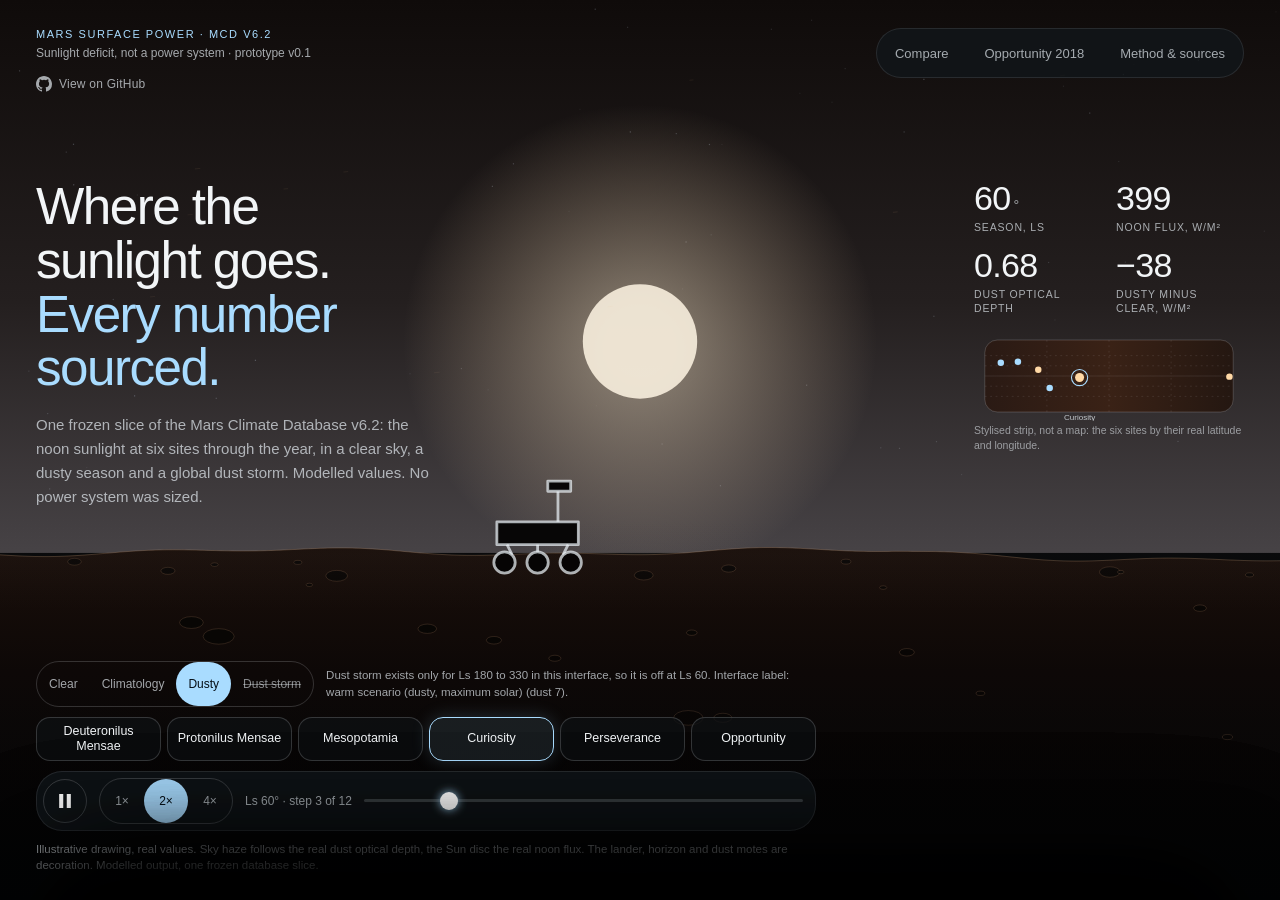
==== mars-surface-power/web/index.html @ 8011844d "mars-surface-power: web view (season replay, hero scene, six site cards, compare, Opportunity 2018, " ====
<!DOCTYPE html>
<html lang="en">
<head>
<meta charset="utf-8">
<meta name="viewport" content="width=device-width, initial-scale=1, viewport-fit=cover">
<title>Mars surface power: where the sunlight goes · Prototype</title>
<meta name="description" content="One frozen Mars Climate Database v6.2 slice: the noon sunlight deficit in a dusty season and in a global dust storm at six sites. Modelled values, every number sourced. No power system was sized.">
<link rel="icon" href="data:,">
<link rel="stylesheet" href="../../shared/space.css">
<style>
/* page-specific rules only; tokens, panels, buttons, dials, range bars and the play clock come from shared/space.css */
html,body{overflow:hidden}
#hero{position:fixed;inset:0;width:100%;height:100%;display:block;transition:filter .9s var(--ease)}
body.sheet-open #hero{filter:brightness(.6) saturate(.9)}
body.layer-open #hero{filter:brightness(.32) blur(2px)}
.top{flex-wrap:wrap;gap:10px 16px}
.nav button{min-height:44px;padding:0 16px}
.nav{padding:2px}
.brand a.ghlink{margin-bottom:-6px}
.hero-copy{position:fixed;left:36px;top:max(20vh,150px);max-width:440px;z-index:3;pointer-events:none;transition:opacity .6s var(--ease)}
.hero-copy h1{font-size:clamp(32px,4vw,56px);font-weight:200;letter-spacing:-.03em;line-height:1.05}
.hero-copy h1 em{font-style:normal;color:var(--ice)}
.hero-copy p{margin-top:18px;font-size:15px;line-height:1.6;color:var(--mute);max-width:400px}
body.sheet-open .hero-copy,body.layer-open .hero-copy,body.sheet-open .stage,body.layer-open .stage,body.sheet-open .live,body.layer-open .live{opacity:0;visibility:hidden;pointer-events:none}
.stage{position:fixed;left:36px;bottom:26px;width:min(780px,calc(100vw - 72px));z-index:3;display:flex;flex-direction:column;gap:10px;transition:opacity .5s}
.live{display:grid;grid-template-columns:repeat(4,minmax(0,1fr));gap:8px 16px;transition:opacity .5s}
.live .it{min-width:0}
.live .n{display:block;font-size:30px;line-height:1.1;white-space:nowrap}
.live .n .na,.live .n .tx{font-size:20px}
.live .k{display:block;font-size:10.5px;letter-spacing:.08em;text-transform:uppercase;color:var(--mute);margin-top:3px;line-height:1.35}
.live .u{font-size:.42em;color:var(--mute);letter-spacing:.04em;margin-left:3px;font-weight:300}
.map{display:block;width:100%;margin-top:4px}
.map svg{display:block;width:100%;height:auto;cursor:pointer}
.mapcap{font-size:10.5px;color:var(--faint);line-height:1.4;margin-top:2px}
.viz{font-size:11.5px;color:var(--faint);line-height:1.45}
.viz b{font-weight:500;color:var(--mute)}
.viz .vl{display:none}
.ctl{display:flex;gap:8px 12px;flex-wrap:wrap;align-items:center}
.seg{padding:0;max-width:100%}
.seg button{min-height:44px;min-width:44px;padding:0 12px;position:relative;z-index:1;white-space:nowrap}
.seg .thumb{top:0;bottom:0}
.seg button[aria-disabled=true]{color:var(--faint);text-decoration:line-through;text-decoration-color:rgba(235,242,247,.4)}
.seg button.on{color:#061018}
.seg .short{display:none}
.snote{font-size:11.5px;color:var(--mute);line-height:1.45;flex:1 1 200px;min-width:0}
.snote.warn{color:#ffc27a}
.rail{display:grid;grid-template-columns:repeat(6,minmax(0,1fr));gap:6px}
.site{min-height:44px;min-width:0;padding:4px 6px;border-radius:14px;border:1px solid var(--line2);background:var(--glass);color:var(--ink);font-size:12.5px;line-height:1.2;text-align:center;transition:border-color .3s,background-color .3s;touch-action:manipulation;overflow-wrap:anywhere}
.site:hover{border-color:var(--ice)}
.site.on{border-color:var(--ice);background:rgba(169,220,255,.10);box-shadow:0 0 18px rgba(169,220,255,.18)}
.site .s{display:none}
.dock{display:flex;align-items:center;gap:8px 12px;flex-wrap:wrap;padding:6px 12px 6px 6px;border-radius:26px;background:rgba(18,22,26,.82);border:1px solid var(--line);backdrop-filter:blur(14px);-webkit-backdrop-filter:blur(14px)}
.dock .scrub{flex:1 1 140px;min-width:0}
.play{width:44px;height:44px;min-width:44px}
.stamp{font-size:12px;color:var(--mute);font-variant-numeric:tabular-nums;margin-left:auto;white-space:nowrap}
input[type=range]{display:block;height:44px;background:transparent;margin:0;-webkit-appearance:none;appearance:none;width:100%;cursor:pointer;touch-action:pan-y}
input[type=range]::-webkit-slider-runnable-track{height:3px;background:var(--line2);border-radius:3px}
input[type=range]::-moz-range-track{height:3px;background:var(--line2);border-radius:3px}
input[type=range]::-webkit-slider-thumb{-webkit-appearance:none;width:18px;height:18px;margin-top:-7.5px;border-radius:50%;background:#fff;box-shadow:0 0 10px var(--ice);border:0}
input[type=range]::-moz-range-thumb{width:18px;height:18px;border-radius:50%;background:#fff;border:0}
input[type=range]:focus-visible{outline:2px solid var(--ice);outline-offset:-2px;border-radius:8px}
.btn{min-height:44px;display:inline-flex;align-items:center}
.cites a.ghlink{min-height:44px}
.tag-r{color:#8fe3b0}.tag-i{color:#ffc27a}
.cav{list-style:none;margin-top:12px;display:grid;gap:8px}
.cav li{font-size:12.5px;color:var(--mute);line-height:1.55;padding-left:16px;position:relative}
.cav li:before{content:"";position:absolute;left:0;top:8px;width:5px;height:5px;border-radius:50%;background:#ffc27a}
code.h{font-family:ui-monospace,monospace;font-size:11px;color:#a9dcff;overflow-wrap:anywhere}
.sparks{display:grid;grid-template-columns:repeat(2,minmax(0,1fr));gap:12px;margin-top:14px}
.spark{border:1px solid var(--line);border-radius:14px;padding:10px 14px 8px;min-width:0}
.spark svg{display:block;width:100%;height:auto;overflow:visible}
.spark .label{font-size:10px}
.spark .sv{font-size:12px;color:var(--mute);margin-top:2px;font-variant-numeric:tabular-nums}
.sp-line{fill:none;stroke:var(--ice);stroke-width:1.4}
.sp-dot{fill:var(--ice)}
.sp-cur{stroke:#fff;stroke-width:1;opacity:.85}
.sp-grid{stroke:rgba(235,242,247,.12);stroke-width:1}
.sp-t{fill:rgba(235,242,247,.68);font-size:9px}
.files{list-style:none;margin-top:8px;display:grid;gap:6px}
.files li{font-size:11.5px;color:var(--mute);line-height:1.5;min-width:0}
.files li span{color:var(--ink)}
.cmp{display:grid;grid-template-columns:repeat(3,minmax(0,1fr));gap:14px;margin-top:14px}
.cmp .box h4 small{font-size:11.5px;color:var(--faint);font-weight:400;margin-left:6px}
.cmp .rb{margin-top:16px}
.cmp .rb .lbl{font-size:11px;letter-spacing:.06em;text-transform:uppercase;color:var(--mute);margin-bottom:6px}
.rb .span{background:rgba(169,220,255,.5)}
.rb .zero{position:absolute;right:0;top:0;height:18px;border-right:1px dashed rgba(255,194,122,.7)}
.chart{margin-top:14px}
.chart svg{display:block;width:100%;height:auto;overflow:visible}
.chart.narrow svg{max-width:240px;margin:0 auto}
.ax{stroke:rgba(235,242,247,.18);stroke-width:1}.gl{stroke:rgba(235,242,247,.07);stroke-width:1}
.at{fill:rgba(235,242,247,.7);font-size:10.5px}
.ad{fill:var(--ice)}.am{fill:#ffc27a}
.big{display:flex;gap:6px 28px;flex-wrap:wrap;margin-top:14px;align-items:baseline}
.big .num{font-size:34px}
.big .k{font-size:11.5px;color:var(--mute);display:block;max-width:34ch;line-height:1.4}
details{margin-top:12px;border:1px solid var(--line);border-radius:14px;padding:0 16px}
details summary{min-height:44px;display:flex;align-items:center;cursor:pointer;font-size:13px;color:var(--ice)}
details[open] summary{border-bottom:1px solid var(--line);margin-bottom:8px}
details p{font-size:12px;color:var(--mute);line-height:1.6;margin:8px 0;overflow-wrap:anywhere}
.mt{white-space:pre-line}
td.l,th.l{text-align:left}
table.sc{width:100%;border-collapse:collapse;font-size:13px}
table.sc td,table.sc th{text-align:left;white-space:normal;vertical-align:top;padding:10px 9px}
table.sc th{white-space:normal}
table.sc tbody tr{cursor:default}
@media (max-width:900px){
  .hero-copy{display:none}
  .stage{left:18px;right:18px;bottom:14px;width:auto;gap:8px}
  .live .n{font-size:22px}.live .n .na,.live .n .tx{font-size:16px}
  .live{grid-template-columns:repeat(4,minmax(0,1fr));gap:4px 10px}
  .live .k{font-size:9.5px;letter-spacing:.04em}
  .site .l{display:none}.site .s{display:inline}
  .cmp{grid-template-columns:repeat(2,minmax(0,1fr))}
  .sparks{grid-template-columns:1fr}
  .live .mapwrap{grid-column:1/-1}
}
@media (min-width:901px){
  .live{position:fixed;right:36px;top:max(20vh,150px);width:270px;grid-template-columns:1fr 1fr;gap:12px 14px}
  .live .n{font-size:34px}
  .live .mapwrap{grid-column:1/-1}
  .viz .vl{display:inline}
}
@media (max-width:520px){
  .top{padding:14px 14px}
  .nav{width:100%}
  .nav button{flex:1 1 0;padding:0 6px}
  .stage{left:14px;right:14px}
  .seg button{padding:0 9px;font-size:12px}
  .seg .long{display:none}.seg .short{display:inline}
  .dock{padding:4px 10px 4px 4px}
  .stamp{display:none}
  .cmp{grid-template-columns:1fr}
  .live .n{font-size:19px}.live .k{font-size:9px}
}
@media (max-width:900px) and (max-height:760px){.mapcap{display:none}}
@media (max-width:900px) and (max-height:700px){.snote{display:none}.dock{gap:0 10px}.brand .small{display:none}}
@media (min-width:901px) and (max-height:860px){.mapcap{display:none}}
@media (min-width:901px) and (max-height:760px){.live .n{font-size:28px}.live{gap:6px 14px}}
</style>
</head>
<body>
<canvas id="hero" role="img" aria-label="Illustrative drawing, real values: a procedurally drawn Martian horizon for the selected site and scenario. The sky haze follows the real dust column optical depth, the Sun disc is scaled by the real noon flux, and a small lander or rover stands on the horizon."></canvas>

<header class="top">
  <div class="brand"><div class="label">Mars surface power · MCD v6.2</div><div class="small t2" style="margin-top:4px">Sunlight deficit, not a power system · prototype v0.1</div>
  <div><a class="ghlink js-gh" href="https://github.com/sighmon/space" target="_blank" rel="noopener noreferrer" aria-label="View on GitHub (opens in a new tab)"><svg viewBox="0 0 16 16" aria-hidden="true" focusable="false"><path d="M8 0C3.58 0 0 3.58 0 8c0 3.54 2.29 6.53 5.47 7.59.4.07.55-.17.55-.38 0-.19-.01-.82-.01-1.49-2.01.37-2.53-.49-2.69-.94-.09-.23-.48-.94-.82-1.13-.28-.15-.68-.52-.01-.53.63-.01 1.08.58 1.23.82.72 1.21 1.87.87 2.33.66.07-.52.28-.87.51-1.07-1.78-.2-3.64-.89-3.64-3.95 0-.87.31-1.59.82-2.15-.08-.2-.36-1.02.08-2.12 0 0 .67-.21 2.2.82a7.5 7.5 0 0 1 4 0c1.53-1.04 2.2-.82 2.2-.82.44 1.1.16 1.92.08 2.12.51.56.82 1.27.82 2.15 0 3.07-1.87 3.75-3.65 3.95.29.25.54.73.54 1.48 0 1.07-.01 1.93-.01 2.2 0 .21.15.46.55.38A8.01 8.01 0 0 0 16 8c0-4.42-3.58-8-8-8z"/></svg><span>View on GitHub</span></a></div></div>
  <nav class="nav" aria-label="Views">
    <button data-v="compare">Compare</button>
    <button data-v="opportunity">Opportunity<span class="long"> 2018</span></button>
    <button data-v="method">Method<span class="long"> &amp; sources</span></button>
  </nav>
</header>

<section class="hero-copy">
  <h1>Where the <br>sunlight goes. <br><em>Every number sourced.</em></h1>
  <p>One frozen slice of the Mars Climate Database v6.2: the noon sunlight at six sites through the year, in a clear sky, a dusty season and a global dust storm. Modelled values. No power system was sized.</p>
</section>

<div class="stage" id="stage">
  <div class="live" id="live" role="group" aria-label="Readouts at the selected season (modelled values)">
    <div class="it"><span class="num n" id="r-ls">n/a</span><span class="k">Season, Ls</span></div>
    <div class="it"><span class="num n" id="r-flux">n/a</span><span class="k">Noon flux, W/m²</span></div>
    <div class="it"><span class="num n" id="r-dod">n/a</span><span class="k">Dust optical depth</span></div>
    <div class="it"><span class="num n" id="r-def">n/a</span><span class="k" id="r-defk">Dusty minus clear, W/m²</span></div>
    <div class="mapwrap"><div class="map" id="map"></div><div class="mapcap">Stylised strip, not a map: the six sites by their real latitude and longitude.</div></div>
  </div>
  <div class="ctl">
    <div class="seg" id="scn" role="group" aria-label="Scenario"><span class="thumb"></span>
      <button data-s="cold" aria-label="Clear sky baseline, the interface's cold scenario">Clear</button>
      <button data-s="climatology" aria-label="Climatology average"><span class="long">Climatology</span><span class="short" aria-hidden="true">Clim.</span></button>
      <button data-s="warm" aria-label="Dusty season, the interface's warm scenario">Dusty</button>
      <button data-s="storm" aria-label="Global dust storm"><span class="long">Dust storm</span><span class="short" aria-hidden="true">Storm</span></button>
    </div>
    <div class="snote" id="snote" aria-live="polite"></div>
  </div>
  <div class="rail" id="rail" role="group" aria-label="Sites: each opens its site card"></div>
  <div class="dock" id="dock" role="group" aria-label="Season replay">
    <button class="play js-play" id="play" type="button" aria-label="Pause replay"><svg viewBox="0 0 10 12" aria-hidden="true"><path class="playp" d="M0 0H3.5V12H0ZM6.5 0H10V12H6.5Z" fill="#fff"/></svg></button>
    <div class="seg js-seg" id="seg" role="group" aria-label="Replay speed"><span class="thumb"></span><button data-s="1" aria-label="Speed 1x">1×</button><button data-s="2" class="on" aria-label="Speed 2x">2×</button><button data-s="4" aria-label="Speed 4x">4×</button></div>
    <span class="stamp" id="stamp">n/a</span>
    <div class="scrub"><label class="sr" for="scrub">Season, 12 steps of 30 degrees of Ls</label><input type="range" id="scrub" min="0" max="11" step="1" value="0"></div>
  </div>
  <div class="viz"><b>Illustrative drawing, real values.</b><span class="vl"> Sky haze follows the real dust optical depth, the Sun disc the real noon flux. The lander, horizon and dust motes are decoration. Modelled output, one frozen database slice.</span></div>
</div>

<!-- Site card -->
<section class="sheet" id="sheet" aria-hidden="true" inert aria-label="Site card">
  <div class="panel">
    <div class="xwrap"><button class="x" id="close" aria-label="Close card">✕</button></div>
    <div class="grab" role="button" tabindex="0" aria-label="Close card" data-grab="sheet"></div>
    <div id="card"></div>
  </div>
</section>

<!-- Compare layer -->
<section class="layer" id="compare" aria-hidden="true" inert aria-label="Compare the six sites">
  <div class="panel">
    <div class="xwrap"><button class="x" data-close aria-label="Close compare">✕</button></div>
    <div class="grab" role="button" tabindex="0" aria-label="Close compare" data-grab="layer"></div>
    <div class="lh"><div><div class="label">Stored values · modelled · not ranked</div><h2>Six sites side by side</h2></div></div>
    <div class="example-note"><b>Modelled</b><span>Each bar spans the stored values over the seasonal samples (every 30° of Ls) at local noon, 0 m, on a horizontal surface. Sites are in fixed order, not ranked and not scored. A bar is a range of samples, not an uncertainty: none is published. Deficit is dusty minus clear (cold scenario), not minus climatology.</span></div>
    <div class="cmp" id="cmp"></div>
    <p class="disclaim">The dust-storm scenario exists only for Ls 180 to 330 (6 samples); the dusty scenario has all 12. "Samples" are seasonal steps, not days. Optical depth bars use the database's own unit on their own axis. No crew or load model: nothing here says whether any site is usable. No power system was sized.</p>
  </div>
</section>

<!-- Opportunity layer -->
<section class="layer" id="opportunity" aria-hidden="true" inert aria-label="Opportunity 2018 measured opacity">
  <div class="panel">
    <div class="xwrap"><button class="x" data-close aria-label="Close Opportunity 2018">✕</button></div>
    <div class="grab" role="button" tabindex="0" aria-label="Close Opportunity 2018" data-grab="layer"></div>
    <div class="lh"><div><div class="label">Measured · PDS Pancam · 2018</div><h2>Opportunity, June 2018</h2></div></div>
    <div class="example-note real-note"><b style="color:#8fe3b0">Measured</b><span>The left panel is a measurement: Opportunity's Pancam atmospheric opacity at 880 nm, 61 points copied from one PDS table. The right panel is model output: the database's monthly mean dust column visible optical depth for its dust-storm scenario. They are different quantities in different units, each on its own axis. No conversion factor was applied.</span></div>
    <div class="grid2" id="oppgrid"></div>
    <div class="big" id="oppbig"></div>
    <p class="disclaim" id="oppnote"></p>
  </div>
</section>

<!-- Method layer -->
<section class="layer" id="method" aria-hidden="true" inert aria-label="Method and sources">
  <div class="panel">
    <div class="xwrap"><button class="x" data-close aria-label="Close method and sources">✕</button></div>
    <div class="grab" role="button" tabindex="0" aria-label="Close method and sources" data-grab="layer"></div>
    <div class="lh"><div><div class="label">Pull-up layer</div><h2>Method and sources</h2></div></div>

    <h3>Real, modelled and illustrative</h3>
    <div class="grid2">
      <div class="box"><h4><span class="tag-i">Modelled</span> · every flux and optical depth</h4><p>Everything except Opportunity's opacity is Mars Climate Database v6.2 output, read from saved interface responses by the repository's own parser and exported unchanged. Incident solar flux on a horizontal surface at local true solar time 12 h and 0 m above the surface, and the monthly mean dust column visible optical depth. This is not daily energy and not panel output.</p></div>
      <div class="box"><h4><span class="tag-r">Measured</span> · Opportunity 2018 opacity</h4><p>61 Pancam atmospheric opacity values at 880 nm, sols 5066.54 to 5105.61, Ls 165.6 to 187.9, from PDS product 1tau880_5106_20181207a. Opacity and the database's optical depth are different units. They never share an axis and no conversion factor was applied.</p></div>
      <div class="box"><h4><span class="tag-i">Illustrative</span> · the hero scene</h4><p>A drawing with real values: sky haze follows 1 − e^(−τ/2) of the real dust optical depth τ; the Sun disc radius follows the square root of the real noon flux against the largest flux in the slice. The horizon, rocks, lander or rover silhouette and the drifting dust motes are decoration. It is not a picture of any site or storm.</p></div>
      <div class="box"><h4><span class="tag-i">Illustrative</span> · replay and strip</h4><p>The replay steps through 12 seasonal samples; there is nothing between them and no interpolation. 1× is 1.6 seconds per sample. The Mars strip is stylised; only the marker positions are real latitudes and longitudes.</p></div>
    </div>

    <h3>Scenarios (the interface's own names)</h3>
    <div class="tablewrap"><table class="sc"><thead><tr><th class="l">Page label</th><th class="l">Interface label</th><th class="l">dust</th><th class="l">Ls samples</th></tr></thead><tbody id="tb-scn"></tbody></table></div>

    <h3>Sites</h3>
    <div class="tablewrap"><table class="sc"><thead><tr><th class="l">Site</th><th class="l">Latitude, longitude</th><th class="l">Where the coordinate is written</th><th class="l">Source file</th></tr></thead><tbody id="tb-sites"></tbody></table></div>
    <p class="disclaim">The three landing sites (Deuteronilus Mensae, Protonilus Mensae, Mesopotamia) are exploration-zone candidates from 2015 abstracts, not selected sites. The rover coordinates are the database web page's presets.</p>

    <h3>How to read it</h3>
    <div class="box"><p>The deficit is the stored dusty flux minus the stored cold (clear, low-dust) flux at the same site and Ls: the dusty (warm) scenario and the dust-storm scenario against the cold baseline. Climatology is stored and shown but is not turned into a deficit. The dust storm is the interface's "average" scenario, not a specific year, and exists only for Ls 180 to 330; earlier requests are rejected by the interface, so those samples are absent, never zero. How long a deficit lasts is a count of seasonal samples, not days. No uncertainty is published, so none is drawn. The project says: <b id="nopower"></b></p></div>

    <h3>The method text from the project</h3>
    <div class="box"><p class="mt" id="method-text"></p></div>
    <details><summary>The project's own sentences (<span id="nsent">0</span>)</summary><div id="sentences"></div></details>
    <details><summary>Data files (<span id="nman">0</span>, data/MANIFEST.tsv)</summary><ul class="cites" id="manifest"></ul></details>

    <h3>Citations</h3>
    <ul class="cites" id="cites"></ul>

    <h3>Code</h3>
    <ul class="cites">
      <li><div>This project on GitHub<span>Source code, exporter and tests (sighmon/space, mars-surface-power).</span></div><a class="ghlink js-gh" href="https://github.com/sighmon/space" target="_blank" rel="noopener noreferrer" aria-label="View on GitHub (opens in a new tab)"><svg viewBox="0 0 16 16" aria-hidden="true" focusable="false"><path d="M8 0C3.58 0 0 3.58 0 8c0 3.54 2.29 6.53 5.47 7.59.4.07.55-.17.55-.38 0-.19-.01-.82-.01-1.49-2.01.37-2.53-.49-2.69-.94-.09-.23-.48-.94-.82-1.13-.28-.15-.68-.52-.01-.53.63-.01 1.08.58 1.23.82.72 1.21 1.87.87 2.33.66.07-.52.28-.87.51-1.07-1.78-.2-3.64-.89-3.64-3.95 0-.87.31-1.59.82-2.15-.08-.2-.36-1.02.08-2.12 0 0 .67-.21 2.2.82a7.5 7.5 0 0 1 4 0c1.53-1.04 2.2-.82 2.2-.82.44 1.1.16 1.92.08 2.12.51.56.82 1.27.82 2.15 0 3.07-1.87 3.75-3.65 3.95.29.25.54.73.54 1.48 0 1.07-.01 1.93-.01 2.2 0 .21.15.46.55.38A8.01 8.01 0 0 0 16 8c0-4.42-3.58-8-8-8z"/></svg><span>View on GitHub</span></a></li>
    </ul>

    <h3>What this page will not do</h3>
    <div class="nots"><span>No power system sized</span><span>No claim of safe or unsafe</span><span>No combined score</span><span>No ranking of sites</span><span>Climatology not turned into a deficit</span><span>No opacity to optical depth conversion</span><span>No interpolation between seasons</span><span>No daily energy or panel output</span><span>No error bars invented</span><span>Storm never faked before Ls 180</span></div>
  </div>
</section>
<div class="scrim" id="scrim"></div>

<script src="../../shared/space.js"></script>
<script src="data/mars.js"></script>
<script>
(function(){
'use strict';
var D=window.MARS||{};
var $=function(s,r){return (r||document).querySelector(s)}, $$=function(s,r){return Array.prototype.slice.call((r||document).querySelectorAll(s))};
var REDUCED=matchMedia('(prefers-reduced-motion: reduce)').matches;
var STATIC=/[?&#]static\b/.test(location.href);
var NA='<span class="na">n/a</span>';
var LSV=D.ls||[], NSTEP=LSV.length||12, SITES=D.sites||[], SC=D.scenarios||[], SER=D.series||{}, OPP=D.opportunity||{};
var SCNAME={cold:'Clear',climatology:'Climatology',warm:'Dusty',storm:'Dust storm'};
SC.forEach(function(s){SCNAME[s.key]=s.label});
function ok(v){return typeof v==='number'&&isFinite(v)}
function esc(s){return String(s==null?'':s).replace(/[&<>"']/g,function(c){return {'&':'&amp;','<':'&lt;','>':'&gt;','"':'&quot;',"'":'&#39;'}[c]})}
function plain(h){return String(h).replace(/<[^>]*>/g,'')}
function commas(s){return s.replace(/\B(?=(\d{3})+(?!\d))/g,',')}
function fnum(v,d){if(!ok(v))return NA;var t=Math.abs(v).toFixed(d==null?0:d),q=t.split('.');return (v<0&&+t!==0?'\u2212':'')+commas(q[0])+(q[1]?'.'+q[1]:'')}
function coord(v,pos,neg,d){return plain(fnum(Math.abs(v),d||3)).replace(/\.?0+$/,'')+'\u00b0 '+(v<0?neg:pos)}
function site(id){for(var i=0;i<SITES.length;i++)if(SITES[i].id===id)return SITES[i];return null}
function siteIdx(id){for(var i=0;i<SITES.length;i++)if(SITES[i].id===id)return i;return -1}

/* ---------------- data access (n/a-safe: a missing value is null, never 0) ---------------- */
var DEF={};(D.deficits||[]).forEach(function(d){DEF[d.site+'|'+d.scenario+'|'+d.ls]=d});
function smp(sid,scn,i){var s=SER[sid]&&SER[sid][scn];return s&&s[i]?s[i]:null}
function flux(sid,scn,i){var r=smp(sid,scn,i);return r&&ok(r.flux)?r.flux:null}
function dod(sid,scn,i){var r=smp(sid,scn,i);return r&&ok(r.dod)?r.dod:null}
function deficit(sid,scn,i){var d=DEF[sid+'|'+scn+'|'+LSV[i]];return d&&ok(d.value)?d.value:null}
var FMAX=1,DMAX=1,DFMAX=1;
Object.keys(SER).forEach(function(k){Object.keys(SER[k]).forEach(function(s){SER[k][s].forEach(function(r){if(ok(r.flux))FMAX=Math.max(FMAX,r.flux);if(ok(r.dod))DMAX=Math.max(DMAX,r.dod)})})});
(D.deficits||[]).forEach(function(d){if(ok(d.value))DFMAX=Math.max(DFMAX,Math.abs(d.value))});

/* ---------------- state: one snapped season step feeds every readout, the scene and the rings ---------------- */
var S={site:'curiosity',scn:'warm',step:0,base:0};
var RATE=1/1.6;   /* 1x = one seasonal sample per 1.6 s */
var panels=Space.panels(), sel=null, wasPlaying=false;
function clampStep(i){return Math.max(0,Math.min(NSTEP-1,Math.round(i)))}
function stepAt(t){return clampStep(t+S.base)}
var clock=Space.clock({length:NSTEP-1,rate:RATE,speed:2,fps:30,playing:false,onTick:tick,onState:setPlayUI});
var scrub=$('#scrub'), userSeek=false;
function stormOK(i){return ok(LSV[i])&&LSV[i]>=180}
/* with the storm selected the replay loops over its six samples (Ls 180 to 330) only */
function applyRange(){S.base=(S.scn==='storm'&&S.step>=6)?6:0;clock.length=NSTEP-1-S.base;scrub.min=S.base}
function setPlayUI(on){var b=$('#play');b.setAttribute('aria-label',on?'Pause replay':'Play replay');$('.playp',b).setAttribute('d',on?'M0 0H3.5V12H0ZM6.5 0H10V12H6.5Z':'M1 0L10 6L1 12Z')}
function setSeg(id){var seg=$(id),on=$$('button',seg).filter(function(b){return b.classList.contains('on')})[0],th=$('.thumb',seg);if(on&&on.offsetWidth){th.style.left=on.offsetLeft+'px';th.style.width=on.offsetWidth+'px'}}
function setT(id,html){var e=$('#'+id);if(e&&e._h!==html){e._h=html;e.innerHTML=html}}

/* ---------------- readouts ---------------- */
function readouts(i){
  var f=flux(S.site,S.scn,i),t=dod(S.site,S.scn,i),df=null,k,dtxt;
  setT('r-ls',ok(LSV[i])?LSV[i]+'<span class="u">\u00b0</span>':NA);
  setT('r-flux',fnum(f));setT('r-dod',fnum(t,2));
  if(S.scn==='warm'){df=deficit(S.site,'warm',i);dtxt=fnum(df);k='Dusty minus clear, W/m\u00b2'}
  else if(S.scn==='storm'){df=deficit(S.site,'storm',i);dtxt=fnum(df);k='Storm minus clear, W/m\u00b2'}
  else if(S.scn==='cold'){dtxt='<span class="tx">baseline</span>';k='This is the clear baseline'}
  else{dtxt='<span class="tx">no deficit</span>';k='Climatology is not turned into a deficit'}
  setT('r-def',dtxt);setT('r-defk',k);
  setT('stamp',ok(LSV[i])?'Ls '+LSV[i]+'\u00b0 \u00b7 step '+(i+1)+' of '+NSTEP:'n/a');
  var live=$('#live');live.dataset.step=i;live.dataset.ls=ok(LSV[i])?LSV[i]:'n/a';live.dataset.scenario=S.scn;live.dataset.site=S.site;
  var sc=SC.filter(function(s){return s.key===S.scn})[0],lab='Interface label: '+(sc?sc.interface_label:'n/a')+' (dust '+(sc?sc.dust:'n/a')+').',txt,warn=false;
  if(S.scn==='storm'&&!stormOK(i)){txt='No dust-storm sample before Ls 180: the interface rejects those requests, so nothing is shown here.';warn=true}
  else if(!stormOK(i))txt='Dust storm exists only for Ls 180 to 330 in this interface, so it is off at Ls '+LSV[i]+'. '+lab;
  else txt=lab;
  var e=$('#snote');if(e._h!==txt){e._h=txt;e.textContent=txt}e.classList.toggle('warn',warn);
  $('#scn [data-s="storm"]').setAttribute('aria-disabled',stormOK(i)?'false':'true');
}

/* ---------------- hero scene (procedural; illustrative drawing, real values) ----------------
   Sky haze: 1 - exp(-tau/2) of the real dust column optical depth tau.  Sun disc radius: sqrt(noon flux / largest flux in the slice).
   Dust motes: count and drift follow tau.  Horizon, rocks and the lander/rover are decoration.  Missing value: neutral sky, dashed Sun ring. */
var SCENE={step:null,flux:null,dod:null,haze:0,sunR:null,site:null,scn:null};
var hero=$('#hero'), hc=hero.getContext('2d'), hw=0, hh=0, dpr=1, LAY=null, layer=null, layerKey='';
function rnd(i){var x=Math.sin(i*127.1+311.7)*43758.5453;return x-Math.floor(x)}
function mix(a,b,t){return [a[0]+(b[0]-a[0])*t,a[1]+(b[1]-a[1])*t,a[2]+(b[2]-a[2])*t]}
function rgb(c,a){return 'rgba('+Math.round(c[0])+','+Math.round(c[1])+','+Math.round(c[2])+','+(a==null?1:a)+')'}
function sizeHero(){dpr=Math.min(2,window.devicePixelRatio||1);hw=innerWidth;hh=innerHeight;hero.width=Math.round(hw*dpr);hero.height=Math.round(hh*dpr);layoutScene()}
function layoutScene(){
  var wide=hw>900, top=$('.top').getBoundingClientRect().bottom+6, st=$('.stage').getBoundingClientRect();
  if(wide)top=Math.max(top,90);
  var bot=Math.max(top+70,st.top-8);
  var hy=top+(bot-top)*(wide?.8:.8); if(wide)hy=Math.min(hy,hh*.68);
  LAY={wide:wide,top:top,bot:bot,hy:hy,sx:hw*.5,R:Math.max(12,Math.min(wide?74:56,(hy-top)*.3)),hx:hw*(wide?.42:.3),hs:Math.max(18,Math.min(wide?56:42,(bot-top)*.2))};
  LAY.sy=hy-(hy-top)*.5;
  var k=[hw,hh,Math.round(hy),Math.round(top),S.site].join();
  if(k!==layerKey||!layer||layer.width!==hero.width){layerKey=k;buildLayer()}
}
function groundY(x){return LAY.hy+3+Math.sin(x*.012+1.3)*3+Math.sin(x*.031)*1.8+(x>hw*.7?(x-hw*.7)*.025:0)}
function buildLayer(){
  var cv=layer||(layer=document.createElement('canvas'));cv.width=hero.width;cv.height=hero.height;
  var c=cv.getContext('2d');c.setTransform(dpr,0,0,dpr,0,0);
  var g=c.createLinearGradient(0,LAY.hy,0,hh);g.addColorStop(0,'#1a0f0a');g.addColorStop(.35,'#0d0807');g.addColorStop(1,'#050607');
  c.fillStyle=g;c.beginPath();c.moveTo(0,hh);for(var x=0;x<=hw;x+=4)c.lineTo(x,groundY(x));c.lineTo(hw,hh);c.closePath();c.fill();
  c.strokeStyle='rgba(255,200,150,.22)';c.lineWidth=1;c.beginPath();for(x=0;x<=hw;x+=4){x?c.lineTo(x,groundY(x)):c.moveTo(x,groundY(x))}c.stroke();
  var seed=siteIdx(S.site)*97+3;   /* rocks are seeded per site: decoration */
  for(var i=0;i<26;i++){var rx=rnd(i+seed)*hw,ry=groundY(rx)+4+Math.pow(rnd(i*3+seed),1.6)*(hh-LAY.hy)*.5,rs=1.5+rnd(i*5+seed)*4*(1+(ry-LAY.hy)/80);
    c.fillStyle='rgba(8,5,4,.9)';c.strokeStyle='rgba(255,190,140,.14)';c.beginPath();c.ellipse(rx,ry,rs*1.6,rs*.8,0,0,6.2832);c.fill();c.stroke()}
  var vg=c.createLinearGradient(0,hh*.75,0,hh);vg.addColorStop(0,'rgba(5,6,7,0)');vg.addColorStop(1,'rgba(5,6,7,.7)');c.fillStyle=vg;c.fillRect(0,hh*.75,hw,hh*.25);
}
function drawRover(c,x,y,s){
  c.save();c.translate(x,y);c.scale(s/22,s/22);c.lineJoin='round';c.fillStyle='rgba(5,4,4,.96)';c.strokeStyle='rgba(235,242,247,.72)';c.lineWidth=1.1;
  c.beginPath();c.rect(-16,-14,32,9);c.fill();c.stroke();c.beginPath();c.moveTo(8,-14);c.lineTo(8,-26);c.stroke();c.beginPath();c.rect(4,-30,9,4);c.fill();c.stroke();
  c.beginPath();c.moveTo(-12,-5);c.lineTo(-10,-1);c.moveTo(0,-5);c.lineTo(0,-1);c.moveTo(12,-5);c.lineTo(10,-1);c.stroke();
  [-13,0,13].forEach(function(wx){c.beginPath();c.arc(wx,2,4.2,0,6.2832);c.fill();c.stroke()});c.restore();
}
function drawLander(c,x,y,s){
  c.save();c.translate(x,y);c.scale(s/22,s/22);c.lineJoin='round';c.fillStyle='rgba(5,4,4,.96)';c.strokeStyle='rgba(235,242,247,.72)';c.lineWidth=1.1;
  c.beginPath();c.moveTo(-9,-16);c.lineTo(9,-16);c.lineTo(13,-8);c.lineTo(-13,-8);c.closePath();c.fill();c.stroke();
  c.beginPath();c.moveTo(-11,-8);c.lineTo(-19,1);c.moveTo(11,-8);c.lineTo(19,1);c.moveTo(0,-8);c.lineTo(0,1);c.stroke();
  [-19,0,19].forEach(function(lx){c.beginPath();c.ellipse(lx,1.5,3.5,1.3,0,0,6.2832);c.fill();c.stroke()});
  c.beginPath();c.moveTo(0,-16);c.lineTo(0,-22);c.stroke();c.beginPath();c.ellipse(0,-23,6,2.2,-.4,0,6.2832);c.fill();c.stroke();c.restore();
}
function drawHero(i){
  if(!LAY||!layer)return;i=clampStep(i);var c=hc,ph=(REDUCED||STATIC)?.37:performance.now()/1000;
  var f=flux(S.site,S.scn,i),t=dod(S.site,S.scn,i),have=f!=null&&t!=null;
  c.setTransform(dpr,0,0,dpr,0,0);c.clearRect(0,0,hw,hh);
  var haze=have?1-Math.exp(-t/2):0;
  SCENE.step=i;SCENE.flux=f;SCENE.dod=t;SCENE.haze=haze;SCENE.sunR=f!=null?Math.max(3,LAY.R*Math.sqrt(Math.max(0,f)/FMAX)):null;SCENE.site=S.site;SCENE.scn=S.scn;
  var topC=mix([5,6,7],[40,25,18],haze),midC=mix([13,20,28],[92,58,40],haze),horC=mix([34,52,70],[158,102,66],haze);
  var sky=c.createLinearGradient(0,0,0,LAY.hy);sky.addColorStop(0,rgb(topC));sky.addColorStop(.55,rgb(midC));sky.addColorStop(1,rgb(horC));
  c.fillStyle=sky;c.fillRect(0,0,hw,LAY.hy+4);
  var ns=Math.round(Math.min(90,hw*hh/9000)*(1-haze*.9)),q;for(q=0;q<ns;q++){c.fillStyle='rgba(220,235,255,'+(.05+.3*rnd(q+9)*(1-haze)).toFixed(3)+')';c.fillRect(rnd(q*2+1)*hw,rnd(q*2+2)*LAY.hy*.9,1.2,1.2)}
  var R0=LAY.R;
  if(f!=null){var fr=Math.sqrt(Math.max(0,f)/FMAX),r=Math.max(3,R0*fr),al=.35+.65*fr,gr=r*(2.6+2*fr);
    var gl=c.createRadialGradient(LAY.sx,LAY.sy,r*.6,LAY.sx,LAY.sy,gr);gl.addColorStop(0,'rgba(255,236,205,'+(.5*al).toFixed(3)+')');gl.addColorStop(1,'rgba(255,220,180,0)');c.fillStyle=gl;c.beginPath();c.arc(LAY.sx,LAY.sy,gr,0,6.2832);c.fill();
    c.fillStyle='rgba(255,246,228,'+al.toFixed(3)+')';c.beginPath();c.arc(LAY.sx,LAY.sy,r,0,6.2832);c.fill()}
  else{c.save();c.setLineDash([3,5]);c.strokeStyle='rgba(235,242,247,.35)';c.lineWidth=1;c.beginPath();c.arc(LAY.sx,LAY.sy,R0*.6,0,6.2832);c.stroke();c.restore()}
  if(have){var n=Math.round(Math.min(120,t*14)),spd=.01+.012*Math.min(1,t/6);c.lineWidth=1;
    for(q=0;q<n;q++){var mx=((rnd(q+500)+ph*spd*(.5+rnd(q+700)))%1)*hw,my=LAY.top*.4+rnd(q+900)*(LAY.hy-LAY.top*.4),ln=4+10*rnd(q+1100)*Math.min(1,t/4);
      c.strokeStyle='rgba(235,190,140,'+(.05+.14*rnd(q+1300)*haze).toFixed(3)+')';c.beginPath();c.moveTo(mx,my);c.lineTo(mx-ln,my+ln*.1);c.stroke()}}
  c.drawImage(layer,0,0,hw,hh);
  if(haze>0){var vl=c.createLinearGradient(0,LAY.hy-30,0,LAY.hy+60);vl.addColorStop(0,rgb(horC,0));vl.addColorStop(.4,rgb(horC,.28*haze));vl.addColorStop(1,rgb(horC,0));c.fillStyle=vl;c.fillRect(0,LAY.hy-30,hw,90)}
  var st=site(S.site),hx=LAY.hx,hy=groundY(hx)+4;
  if(st&&st.kind==='rover')drawRover(c,hx,hy,LAY.hs);else drawLander(c,hx,hy,LAY.hs);
}

/* ---------------- Mars strip (stylised; marker positions are the real latitude and longitude) ---------------- */
function mxp(lon){return 12+lon/360*276}
function myp(lat){return 50-lat/90*34}
function buildMap(){
  var h='<svg viewBox="0 0 300 100" role="img" aria-label="Stylised strip of Mars, longitude 0 to 360 east, with six site markers at their real latitude and longitude. Not a map." focusable="false">'
   +'<defs><linearGradient id="mg" x1="0" y1="0" x2="1" y2="0"><stop offset="0" stop-color="#2a1a14"/><stop offset=".5" stop-color="#3a2216"/><stop offset="1" stop-color="#241711"/></linearGradient></defs>'
   +'<rect x="12" y="10" width="276" height="80" rx="14" fill="url(#mg)" stroke="rgba(235,242,247,.2)"/>';
  [-60,-30,0,30,60].forEach(function(l){h+='<line x1="12" x2="288" y1="'+myp(l)+'" y2="'+myp(l)+'" stroke="rgba(235,242,247,.10)" stroke-dasharray="'+(l?'2 4':'1 0')+'"/>'});
  [90,180,270].forEach(function(l){h+='<line y1="10" y2="90" x1="'+mxp(l)+'" x2="'+mxp(l)+'" stroke="rgba(235,242,247,.10)" stroke-dasharray="2 4"/>'});
  SITES.forEach(function(s){var cx=mxp(s.lon).toFixed(1),cy=myp(s.lat).toFixed(1);h+='<g class="mk" data-site="'+esc(s.id)+'"><circle class="mk-r" cx="'+cx+'" cy="'+cy+'" r="9" fill="none" stroke="#a9dcff" stroke-width="1.2" opacity="0"/><circle class="mk-c" cx="'+cx+'" cy="'+cy+'" r="3.6" fill="'+(s.kind==='rover'?'#ffd9a6':'#a9dcff')+'"/></g>'});
  h+='<text id="mk-t" x="150" y="99" text-anchor="middle" font-size="9" fill="rgba(235,242,247,.78)"></text></svg>';
  $('#map').innerHTML=h;
  $('#map svg').addEventListener('click',function(e){var r=this.getBoundingClientRect(),x=(e.clientX-r.left)/r.width*300,y=(e.clientY-r.top)/r.height*100,best=null,bd=1e9;
    SITES.forEach(function(s){var d=Math.pow(mxp(s.lon)-x,2)+Math.pow(myp(s.lat)-y,2);if(d<bd){bd=d;best=s}});if(best&&bd<30*30)openSite(best.id)});
}
function mapSel(){$$('#map .mk').forEach(function(g){var on=g.dataset.site===S.site;$('.mk-r',g).setAttribute('opacity',on?1:0);$('.mk-c',g).setAttribute('r',on?5:3.6)});var s=site(S.site),t=$('#mk-t');
  if(s&&t){t.textContent=s.name;t.setAttribute('x',Math.max(40,Math.min(260,mxp(s.lon))))}}

/* ---------------- site rail ---------------- */
var SHORT={deuteronilus:'Deut.',protonilus:'Prot.',mesopotamia:'Meso.',curiosity:'Curi.',perseverance:'Pers.',opportunity:'Opp.'};
function buildRail(){$('#rail').innerHTML=SITES.map(function(s){return '<button class="site" type="button" data-site="'+esc(s.id)+'" aria-label="'+esc(s.name)+': open the site card"><span class="l">'+esc(s.name)+'</span><span class="s" aria-hidden="true">'+esc(SHORT[s.id]||s.name)+'</span></button>'}).join('');
  $$('#rail .site').forEach(function(b){b.onclick=function(){openSite(b.dataset.site)}})}
function railSel(){$$('#rail .site').forEach(function(b){b.classList.toggle('on',b.dataset.site===S.site);b.setAttribute('aria-pressed',b.dataset.site===S.site?'true':'false')})}

/* ---------------- the one tick ---------------- */
function tick(t){
  var i=stepAt(t);S.step=i;
  if(!userSeek&&+scrub.value!==i)scrub.value=i;
  readouts(i);
  if(!document.body.classList.contains('layer-open'))drawHero(i);
  if(sel)cardRefresh(i);
  hero.dataset.step=i;
}
function setScenario(k,fromLink){
  if(k==='storm'&&!stormOK(S.step)&&!fromLink){$('#snote').classList.add('warn');return}   /* disabled: the explanation is shown, a storm is never faked */
  S.scn=k;$$('#scn button').forEach(function(b){b.classList.toggle('on',b.dataset.s===k);b.setAttribute('aria-pressed',b.dataset.s===k?'true':'false')});
  applyRange();setSeg('#scn');clock.seek(S.step-S.base);
}

/* ---------------- site card ---------------- */
function dialHTML(key,label,q){return '<div class="dial" data-d="'+key+'"><div class="label">'+label+'</div><div class="q">'+q+'</div><div class="ring"><svg viewBox="0 0 100 100" aria-hidden="true" focusable="false"><circle cx="50" cy="50" r="38" stroke="rgba(235,242,247,.16)" stroke-width="6" stroke-dasharray="179.07 300"/><circle class="fill" cx="50" cy="50" r="38" stroke="#a9dcff" stroke-width="6" stroke-dasharray="0 300"/></svg><div class="val"><span class="num n">n/a</span><span class="u"></span></div></div><div class="def"></div></div>'}
function sparkHTML(scn,sid){
  var xs=function(i){return 10+i*(220/(NSTEP-1))},ys=function(v){return 6+(1-v/FMAX)*44};
  var pts=[],lab=[];for(var i=0;i<NSTEP;i++){var v=flux(sid,scn,i);pts.push(v==null?null:[xs(i),ys(v)]);if(v!=null)lab.push('Ls '+LSV[i]+' '+Math.round(v))}
  var g='<svg viewBox="0 0 240 64" role="img" aria-label="'+esc(SCNAME[scn]+' noon flux, W/m2, one point per 30 degrees of Ls, not interpolated: '+(lab.join('; ')||'n/a'))+'" focusable="false"><line class="sp-grid" x1="10" x2="230" y1="50" y2="50"/><line class="sp-grid" x1="10" x2="230" y1="6" y2="6"/>';
  var d='',pen=false;pts.forEach(function(p){if(!p){pen=false;return}d+=(pen?'L':'M')+p[0].toFixed(1)+' '+p[1].toFixed(1);pen=true});
  g+='<path class="sp-line" d="'+d+'"/>';pts.forEach(function(p){if(p)g+='<circle class="sp-dot" cx="'+p[0].toFixed(1)+'" cy="'+p[1].toFixed(1)+'" r="2.2"/>'});
  g+='<line class="sp-cur" data-cur y1="2" y2="52" x1="10" x2="10"/><text class="sp-t" x="10" y="62">Ls 0</text><text class="sp-t" x="230" y="62" text-anchor="end">Ls 330</text></svg>';
  return '<div class="spark" data-sp="'+scn+'"><div class="label">'+esc(SCNAME[scn])+' \u00b7 noon flux, W/m\u00b2</div>'+g+'<div class="sv"></div></div>'}
function stats(sid,scn){var n=0,below=0,deep=null;for(var i=0;i<NSTEP;i++){var v=deficit(sid,scn,i);if(v!=null){n++;if(v<0)below++;if(deep==null||v<deep.v)deep={v:v,ls:LSV[i]}}}return {n:n,below:below,deep:deep}}
function renderCard(sid){
  var s=site(sid),w=stats(sid,'warm'),m=stats(sid,'storm');
  var h='<div class="card-head"><div><div class="label">Site card \u00b7 '+(s.kind==='rover'?'rover preset':'exploration-zone candidate')+'</div><h2>'+esc(s.name)+'</h2>'
   +'<div class="meta"><span>Position <b>'+coord(s.lat,'N','S')+', '+coord(s.lon,'E','W')+'</b></span><span>Sample <b>local noon, 0 m, horizontal</b></span><span>Basis <b>modelled, MCD v6.2</b></span></div></div>'
   +'<div class="head-r"><button class="btn" data-open="compare">Compare \u2191</button><button class="btn" data-open="opportunity">Opportunity 2018 \u2191</button><button class="btn" data-open="method">Method &amp; sources \u2191</button></div></div>';
  h+='<div class="example-note"><b>Modelled</b><span>Every value on this card is Mars Climate Database v6.2 output at local true solar time 12 h, 0 m above the surface, in 30\u00b0 steps of Ls, none between. Not daily energy, not panel output. No uncertainty is published, so none is drawn. No power system was sized.</span></div>';
  h+='<div class="label" style="margin-top:18px" id="card-ls"></div><div class="dials">'
   +dialHTML('cold','Clear noon flux','Noon sunlight on the ground in the clear (cold) scenario')
   +dialHTML('warm','Dusty deficit','Dusty (warm) minus clear flux, same Ls')
   +dialHTML('storm','Storm deficit','Dust storm minus clear flux, same Ls')
   +dialHTML('tau','Storm optical depth','Dust column visible optical depth, dust storm')+'</div>';
  h+='<div class="extras" style="grid-template-columns:repeat(2,1fr)">'
   +'<div class="extra"><span class="label">Deepest dusty deficit</span><b>'+(w.deep?fnum(w.deep.v)+' W/m\u00b2':NA)+'</b><span>'+(w.deep?'at Ls '+w.deep.ls+'\u00b0 \u00b7 negative on '+w.below+' of '+w.n+' seasonal samples':'')+'</span></div>'
   +'<div class="extra"><span class="label">Deepest storm deficit</span><b>'+(m.deep?fnum(m.deep.v)+' W/m\u00b2':NA)+'</b><span>'+(m.deep?'at Ls '+m.deep.ls+'\u00b0 \u00b7 negative on '+m.below+' of '+m.n+' seasonal samples (storm exists only for Ls 180 to 330)':'')+'</span></div></div>';
  h+='<div class="label" style="margin-top:20px">Noon flux through the year, one point per 30\u00b0 of Ls \u00b7 shared scale 0 to '+plain(fnum(FMAX))+' W/m\u00b2</div><div class="sparks">'+['cold','climatology','warm','storm'].map(function(k){return sparkHTML(k,sid)}).join('')+'</div>';
  h+='<p class="disclaim">The line joins the stored samples; there is no data between them. The storm has no samples before Ls 180. The white marker is the replay step.</p>';
  h+='<div class="box" style="margin-top:16px"><div class="label">Source files at this season</div><ul class="files" id="card-files"></ul><p class="small" style="margin-top:8px">Coordinate: '+esc(s.source)+' \u00b7 <code class="h">'+esc(s.source_file)+'</code> \u00b7 sha256 <code class="h">'+esc(s.source_sha256)+'</code></p></div>';
  var cav=['Modelled output of one frozen database slice, not a measurement at this site.','Flux is local noon on a horizontal surface at 0 m only. It is not daily energy, panel output or any power-system size.','Seasonal samples are 30\u00b0 of Ls apart (a database month). "How long" is a count of samples, not days.','The deficit is dusty minus clear (cold), not minus climatology. The dust storm is the interface\u2019s average scenario, not a specific year.','No crew or load model: this card does not say whether the site is safe or unsafe, and sites are not ranked.'];
  if(s.kind==='candidate')cav.push('The coordinate is an exploration-zone candidate from a 2015 abstract, not a selected landing site.');
  if(s.id==='opportunity')cav.push('Opportunity is also the opacity-check site: its measured Pancam opacity is a different unit from the model\u2019s optical depth. No conversion factor was applied.');
  h+='<div class="label" style="margin-top:18px">Caveats</div><ul class="cav">'+cav.map(function(c){return '<li>'+esc(c)+'</li>'}).join('')+'</ul>';
  $('#card').innerHTML=h;
  $$('#card [data-open]').forEach(function(b){b.onclick=function(){openLayer(b.dataset.open)}});
}
function setDial(key,html,unit,frac,defTxt,aria){var d=$('#card .dial[data-d="'+key+'"]');if(!d)return;var n=$('.n',d),u=$('.u',d),f=$('.fill',d);
  if(n._h!==html){n._h=html;n.innerHTML=html}u.textContent=frac==null?'':unit;f.setAttribute('stroke-dasharray',(Math.max(0,Math.min(1,frac||0))*179.07).toFixed(2)+' 300');f.style.display=frac==null?'none':'';
  $('.def',d).textContent=defTxt||'';d.dataset.value=plain(html);d.setAttribute('role','group');d.setAttribute('aria-label',aria)}
function setT2(id,txt){var e=$('#'+id);if(e&&e._h!==txt){e._h=txt;e.textContent=txt}}
function cardRefresh(i){
  if(!sel)return;var sid=sel,lsl=ok(LSV[i])?'Ls '+LSV[i]+'\u00b0':'n/a';
  setT2('card-ls','Replay step \u00b7 '+lsl+' \u00b7 the four dials and the white markers show this one step');
  var c=flux(sid,'cold',i),w=deficit(sid,'warm',i),m=deficit(sid,'storm',i),t=dod(sid,'storm',i),noStorm=!stormOK(i);
  setDial('cold',fnum(c),'W/m\u00b2',c==null?null:c/FMAX,'noon, clear sky, '+lsl,'Clear noon flux at '+lsl+': '+(c==null?'n/a':Math.round(c)+' watts per square metre'));
  setDial('warm',fnum(w),'W/m\u00b2',w==null?null:Math.abs(w)/DFMAX,'dusty minus clear, '+lsl,'Dusty deficit at '+lsl+': '+(w==null?'n/a':Math.round(w)+' watts per square metre'));
  setDial('storm',fnum(m),'W/m\u00b2',m==null?null:Math.abs(m)/DFMAX,noStorm?'no dust-storm sample before Ls 180':'storm minus clear, '+lsl,'Dust storm deficit at '+lsl+': '+(m==null?'n/a':Math.round(m)+' watts per square metre'));
  setDial('tau',fnum(t,2),'optical depth',t==null?null:t/DMAX,noStorm?'no dust-storm sample before Ls 180':'database unit, dust storm, '+lsl,'Dust storm optical depth at '+lsl+': '+(t==null?'n/a':t.toFixed(2)));
  $$('#card .spark').forEach(function(sp){var k=sp.dataset.sp,v=flux(sid,k,i),cur=$('[data-cur]',sp),x=10+i*(220/(NSTEP-1));cur.setAttribute('x1',x);cur.setAttribute('x2',x);cur.style.display=v==null?'none':'';
    var sv=$('.sv',sp),tx=v==null?'n/a'+(k==='storm'?' \u00b7 no storm sample before Ls 180':''):plain(fnum(v))+' W/m\u00b2 at '+lsl;if(sv._h!==tx){sv._h=tx;sv.textContent=tx}});
  var files=['cold','climatology','warm','storm'].map(function(k){var r=smp(sid,k,i);return '<li>'+esc(SCNAME[k])+': '+(r&&r.file?'<span><code class="h">'+esc(r.file)+'</code></span> \u00b7 sha256 <code class="h">'+esc(r.sha256)+'</code>':'<span class="na">n/a</span> \u00b7 no file at this Ls')+'</li>'}).join('');
  var ul=$('#card-files');if(ul&&ul._h!==files){ul._h=files;ul.innerHTML=files}
}
function openSite(sid,silent){
  closeLayers(true);sel=sid;S.site=sid;railSel();mapSel();layoutScene();renderCard(sid);
  wasPlaying=clock.playing;if(wasPlaying)clock.setPlaying(false);
  document.body.classList.add('sheet-open');panels.open($('#sheet'),'#close');cardRefresh(S.step);drawHero(S.step);
  if(!silent)setHash('site/'+sid);
}
function closeSite(){if(!sel)return;var b=$('#rail .site[data-site="'+sel+'"]');if(b&&!panels.trigger.get($('#sheet')))panels.trigger.set($('#sheet'),b);sel=null;document.body.classList.remove('sheet-open');panels.close($('#sheet'));setHash('');
  if(wasPlaying){wasPlaying=false;clock.setPlaying(true)}}
$('#close').onclick=closeSite;

/* ---------------- layers ---------------- */
function layerOpen(id){var e=$('#'+id);return e&&e.classList.contains('open')}
function setNav(v){$$('.nav button').forEach(function(b){b.classList.toggle('on',b.dataset.v===v)})}
function syncInert(){var sh=$('#sheet');if(sh.classList.contains('open')){if(document.body.classList.contains('layer-open'))sh.setAttribute('inert','');else sh.removeAttribute('inert')}}
function openLayer(id,silent){closeLayers(true);document.body.classList.add('layer-open');panels.open($('#'+id),'[data-close]');syncInert();setNav(id);if(!silent)setHash(id)}
function closeLayers(silent){var any=$$('.layer.open').length;document.body.classList.remove('layer-open');if(any&&LAY)drawHero(S.step);syncInert();$$('.layer').forEach(function(l){panels.close(l,silent)});syncInert();setNav(null);if(!silent&&any)setHash(sel?'site/'+sel:'')}
$$('[data-close]').forEach(function(b){b.onclick=function(){closeLayers()}});
$('#scrim').onclick=function(){closeLayers()};
$$('.nav button').forEach(function(b){b.onclick=function(){var v=b.dataset.v;if(layerOpen(v))closeLayers();else openLayer(v)}});
$$('[data-grab]').forEach(function(g){var f=function(){if(g.dataset.grab==='sheet')closeSite();else closeLayers()};g.onclick=f;g.onkeydown=function(e){if(e.key==='Enter'||e.key===' '){e.preventDefault();f()}}});
addEventListener('keydown',function(e){if(e.key==='Escape'){if(document.body.classList.contains('layer-open'))closeLayers();else if(sel)closeSite()}});
function setHash(h){try{history.replaceState(null,'','#'+h)}catch(e){}}

/* ---------------- compare (stored values, fixed site order, unranked) ---------------- */
function rb(label,vals,lo,hi,unit,dec,zero,note){
  var v=vals.filter(ok);if(!v.length)return '<div class="rb"><div class="lbl">'+label+'</div><div class="rng">'+NA+'</div></div>';
  var mn=Math.min.apply(null,v),mx=Math.max.apply(null,v),L=(mn-lo)/(hi-lo)*100,W=Math.max(1.2,(mx-mn)/(hi-lo)*100);
  return '<div class="rb"><div class="lbl">'+label+'</div><div class="track"><div class="base"></div><div class="span" style="left:'+L.toFixed(2)+'%;width:'+W.toFixed(2)+'%"></div>'+(zero?'<div class="zero"></div>':'')+'</div>'
   +'<div class="ends"><span>'+plain(fnum(lo,dec))+'</span><span>'+plain(fnum(hi,dec))+'</span></div><div class="rng">'+fnum(mn,dec)+' to '+fnum(mx,dec)+(unit?' '+unit:'')+(note?' \u00b7 '+note(v):'')+'</div></div>'}
function fillCompare(){
  var h='',axD=Math.ceil(DFMAX/50)*50;
  SITES.forEach(function(s){
    var cold=[],warm=[],storm=[],tau=[];for(var i=0;i<NSTEP;i++){cold.push(flux(s.id,'cold',i));warm.push(deficit(s.id,'warm',i));storm.push(deficit(s.id,'storm',i));tau.push(dod(s.id,'storm',i))}
    var neg=function(v){return 'below zero on '+v.filter(function(x){return x<0}).length+' of '+v.length+' samples'};
    h+='<div class="box" data-site="'+esc(s.id)+'"><h4>'+esc(s.name)+'<small>'+(s.kind==='rover'?'rover preset':'candidate')+'</small></h4><p class="small">'+coord(s.lat,'N','S')+', '+coord(s.lon,'E','W')+' \u00b7 stored values</p>'
     +rb('Clear noon flux',cold,0,Math.ceil(FMAX/100)*100,'W/m\u00b2',0,false,function(v){return v.length+' seasonal samples'})
     +rb('Dusty minus clear',warm,-axD,0,'W/m\u00b2',0,true,neg)
     +rb('Storm minus clear',storm,-axD,0,'W/m\u00b2',0,true,function(v){return neg(v)+' (Ls 180 to 330 only)'})
     +rb('Storm optical depth (database unit, own axis)',tau,0,Math.ceil(DMAX),'',2,false,function(v){return v.length+' samples'})
     +'<div style="margin-top:14px"><button class="btn" style="min-height:44px" data-site-open="'+esc(s.id)+'">Open site card</button></div></div>'});
  $('#cmp').innerHTML=h;$$('#cmp [data-site-open]').forEach(function(b){b.onclick=function(){openSite(b.dataset.siteOpen)}});
}

/* ---------------- Opportunity 2018: measured opacity and modelled optical depth, two separate axes ---------------- */
function fillOpp(){
  var pts=(OPP.points||[]).filter(function(p){return ok(p.ls)&&ok(p.value)});
  var x0=164,x1=190,W=460,H=250,ml=44,mr=12,mt=10,mb=34,ym=2.5;
  function X(v){return ml+(v-x0)/(x1-x0)*(W-ml-mr)}function Y(v){return mt+(1-v/ym)*(H-mt-mb)}
  var g='<svg viewBox="0 0 '+W+' '+H+'" role="img" aria-label="Measured Pancam atmospheric opacity at 880 nm against Ls, '+pts.length+' points" focusable="false">';
  [0,.5,1,1.5,2,2.5].forEach(function(v){g+='<line class="gl" x1="'+ml+'" x2="'+(W-mr)+'" y1="'+Y(v)+'" y2="'+Y(v)+'"/><text class="at" x="'+(ml-6)+'" y="'+(Y(v)+3.5)+'" text-anchor="end">'+v.toFixed(1)+'</text>'});
  [165,170,175,180,185,190].forEach(function(v){g+='<line class="gl" y1="'+mt+'" y2="'+(H-mb)+'" x1="'+X(v)+'" x2="'+X(v)+'"/><text class="at" x="'+X(v)+'" y="'+(H-mb+16)+'" text-anchor="middle">'+v+'</text>'});
  g+='<line class="ax" x1="'+ml+'" x2="'+(W-mr)+'" y1="'+(H-mb)+'" y2="'+(H-mb)+'"/><text class="at" x="'+((ml+W-mr)/2)+'" y="'+(H-3)+'" text-anchor="middle">Ls, degrees</text>';
  pts.forEach(function(p){g+='<circle class="ad" data-p="1" cx="'+X(p.ls).toFixed(1)+'" cy="'+Y(p.value).toFixed(1)+'" r="3"/>'});
  g+='</svg>';
  var mv=pts.map(function(p){return p.value}),mn=mv.length?Math.min.apply(null,mv):null,mxv=mv.length?Math.max.apply(null,mv):null;
  var lo=pts.length?Math.min.apply(null,pts.map(function(p){return p.sol})):null,hi=pts.length?Math.max.apply(null,pts.map(function(p){return p.sol})):null;
  var left='<div class="box" id="oppL"><div class="label">Measured \u00b7 Pancam atmospheric opacity, 880 nm</div><div class="chart">'+g+'</div><p class="small">'+(pts.length?pts.length+' points, sol '+lo+' to '+hi+'.':'n/a')+' Axis: opacity as published, its own unit.</p></div>';
  var i180=LSV.indexOf(180),m0=dod('opportunity','storm',i180);
  var W2=220,ym2=8;function Y2(v){return mt+(1-v/ym2)*(H-mt-mb)}
  var g2='<svg viewBox="0 0 '+W2+' '+H+'" role="img" aria-label="Modelled dust storm optical depth at Ls 180 on its own axis" focusable="false">';
  [0,2,4,6,8].forEach(function(v){g2+='<line class="gl" x1="'+ml+'" x2="'+(W2-mr)+'" y1="'+Y2(v)+'" y2="'+Y2(v)+'"/><text class="at" x="'+(ml-6)+'" y="'+(Y2(v)+3.5)+'" text-anchor="end">'+v+'</text>'});
  var cx=(ml+W2-mr)/2;
  g2+='<line class="ax" x1="'+ml+'" x2="'+(W2-mr)+'" y1="'+(H-mb)+'" y2="'+(H-mb)+'"/><text class="at" x="'+cx+'" y="'+(H-mb+16)+'" text-anchor="middle">Ls 180</text><text class="at" x="'+cx+'" y="'+(H-3)+'" text-anchor="middle">dust storm scenario</text>';
  if(m0!=null)g2+='<rect class="am" data-m="1" x="'+(cx-14)+'" y="'+Y2(m0).toFixed(1)+'" width="28" height="'+(H-mb-Y2(m0)).toFixed(1)+'" rx="4" opacity=".85"/>';
  g2+='</svg>';
  var right='<div class="box" id="oppR"><div class="label">Modelled \u00b7 MCD dust column visible optical depth</div><div class="chart narrow">'+g2+'</div><p class="small">Axis: the database\'s own unit, a different quantity. Never the same axis as the left panel.</p></div>';
  $('#oppgrid').innerHTML=left+right;
  $('#oppbig').innerHTML='<div><span class="num" id="o-meas">'+(mn==null?NA:fnum(mn,3)+' to '+fnum(mxv,3))+'</span><span class="k">measured Pancam atmospheric opacity at 880 nm, Opportunity, Ls 165.6 to 187.9</span></div>'
   +'<div><span class="num" id="o-mod">'+fnum(m0,2)+'</span><span class="k">modelled dust storm column visible optical depth at Opportunity, Ls 180 (database unit)</span></div>';
  $('#oppnote').textContent=(D.no_conversion||'No conversion factor was applied.')+' Source: '+(OPP.source_file||'n/a')+' (PDS Pancam atmospheric opacity), label '+(OPP.label_file||'n/a')+'. The window is every measured row within 40 sols of the table\'s last sol, copied unchanged. The round "about 4.9" figure quoted elsewhere is not in the table, so it is not plotted. No error bars: none are published.';
}

/* ---------------- method and sources ---------------- */
function td(x){return '<td class="l">'+x+'</td>'}
function fillMethod(){
  $('#nopower').textContent=D.no_power||'';
  $('#method-text').textContent=(D.method||'n/a').split('\n').filter(function(l){return !/^Plotted/.test(l)}).join('\n')+'\n(The "Plotted" traces repeat every value with its source files; they are in data/mars.json.)';
  $('#tb-scn').innerHTML=SC.map(function(s){var a=s.ls_available||[];return '<tr>'+td(esc(s.label))+td(esc(s.interface_label))+td(esc(s.dust))+td(a.length+(a.length?' (Ls '+a[0]+' to '+a[a.length-1]+')':''))+'</tr>'}).join('')||'<tr><td class="l" colspan="4">'+NA+'</td></tr>';
  $('#tb-sites').innerHTML=SITES.map(function(s){return '<tr>'+td(esc(s.name))+td(coord(s.lat,'N','S')+', '+coord(s.lon,'E','W'))+td(esc(s.source))+td('<code class="h">'+esc(s.source_file)+'</code>')+'</tr>'}).join('')||'<tr><td class="l" colspan="4">'+NA+'</td></tr>';
  var man=D.manifest||[];$('#nman').textContent=man.length;
  $('#manifest').innerHTML=man.map(function(m){return '<li><div>'+esc(m.filename)+'<span>'+esc(m.what||'')+'</span><span>fetched '+esc(m.fetched_utc||'n/a')+' \u00b7 '+(ok(m.bytes)?commas(String(m.bytes)):'n/a')+' bytes</span><span>sha256 <code class="h">'+esc(m.sha256||'n/a')+'</code></span></div><a href="'+esc(m.url||'#')+'" target="_blank" rel="noopener noreferrer">source \u2197</a></li>'}).join('')||'<li><div>'+NA+'</div></li>';
  var sn=D.sentences||[];$('#nsent').textContent=sn.length;$('#sentences').innerHTML=sn.map(function(t){return '<p>'+esc(t)+'</p>'}).join('')||'<p>'+NA+'</p>';
  var seen={},cit=[];SITES.forEach(function(s){if(!seen[s.source_file]&&s.kind==='candidate'){seen[s.source_file]=1;cit.push('<li><div>'+esc(s.source)+'<span>'+esc(s.name)+' coordinate \u00b7 <code class="h">'+esc(s.source_file)+'</code></span></div><a href="'+esc(s.source_url||'#')+'" target="_blank" rel="noopener noreferrer">source \u2197</a></li>')}});
  var f=function(re){return man.filter(function(m){return re.test(m.filename)})[0]};
  var m1=f(/interface\.html$/),m2=f(/\.lbl$/),m3=f(/manual/);
  if(m1)cit.push('<li><div>Mars Climate Database v6.2, web interface<span>All 252 samples and the rover presets \u00b7 <code class="h">'+esc(m1.filename)+'</code></span></div><a href="'+esc(m1.url)+'" target="_blank" rel="noopener noreferrer">source \u2197</a></li>');
  if(m3)cit.push('<li><div>MCD user manual (version 6.1)<span>Each month covers 30\u00b0 of Ls \u00b7 <code class="h">'+esc(m3.filename)+'</code></span></div><a href="'+esc(m3.url)+'" target="_blank" rel="noopener noreferrer">source \u2197</a></li>');
  if(m2)cit.push('<li><div>PDS Pancam atmospheric opacity (MER)<span>Opportunity, 1tau880_5106_20181207a \u00b7 <code class="h">'+esc(m2.filename)+'</code></span></div><a href="'+esc(m2.url)+'" target="_blank" rel="noopener noreferrer">source \u2197</a></li>');
  $('#cites').innerHTML=cit.join('')||'<li><div>'+NA+'</div></li>';
}

/* ---------------- controls ---------------- */
$('#play').onclick=function(){if(!clock.playing&&S.scn==='storm'&&S.step<6){S.step=6;applyRange();clock.seek(0)}clock.setPlaying(!clock.playing)};
$$('#seg button').forEach(function(b){b.onclick=function(){clock.speed=+b.dataset.s;$$('#seg button').forEach(function(x){x.classList.toggle('on',x===b)});setSeg('#seg')}});
$$('#scn button').forEach(function(b){b.onclick=function(){setScenario(b.dataset.s)}});
scrub.addEventListener('input',function(){userSeek=true;clock.setPlaying(false);S.step=clampStep(+scrub.value);applyRange();clock.seek(S.step-S.base);userSeek=false});
addEventListener('resize',function(){sizeHero();drawHero(S.step);setSeg('#seg');setSeg('#scn')});

/* ---------------- start ---------------- */
function start(){
  buildRail();buildMap();fillCompare();fillOpp();fillMethod();
  var hs=location.hash.slice(1),qpos=hs.indexOf('?'),path=qpos>=0?hs.slice(0,qpos):hs;
  var q=new URLSearchParams(location.search.slice(1)),hq=new URLSearchParams(qpos>=0?hs.slice(qpos+1):'');
  function has(k){return hq.has(k)||q.has(k)}function get(k){return hq.has(k)?hq.get(k):q.get(k)}
  var s0=get('site');if(s0&&site(s0))S.site=s0;
  var pm=path.match(/^site\/([a-z]+)$/);if(pm&&site(pm[1]))S.site=pm[1];
  var i0=0;if(has('ls')){var lv=parseFloat(get('ls'));if(isFinite(lv))i0=clampStep(lv/30)}
  var sc0=get('scenario');if(!(sc0&&SCNAME[sc0]))sc0='warm';
  var play=!(REDUCED||has('paused'));
  S.scn=sc0;S.step=i0;
  if(sc0==='storm'&&i0<6&&play){S.step=i0=6}   /* a playing storm replay starts on its first sample */
  $$('#scn button').forEach(function(b){b.classList.toggle('on',b.dataset.s===sc0);b.setAttribute('aria-pressed',b.dataset.s===sc0?'true':'false')});
  applyRange();clock.t=Math.max(0,i0-S.base);scrub.value=i0;
  var sp=get('speed');if(sp&&/^(1|2|4)$/.test(sp)){clock.speed=+sp;$$('#seg button').forEach(function(b){b.classList.toggle('on',b.dataset.s===sp)})}
  clock.playing=play;setPlayUI(play);railSel();mapSel();sizeHero();setSeg('#seg');setSeg('#scn');tick(clock.t);
  if(play)clock.start();
  if(pm&&site(pm[1]))openSite(pm[1],true);
  else if(path==='compare'||path==='opportunity'||path==='method')openLayer(path,true);
  requestAnimationFrame(function(){setSeg('#seg');setSeg('#scn');layoutScene();drawHero(S.step)});
  if(document.fonts&&document.fonts.ready)document.fonts.ready.then(function(){layoutScene();drawHero(S.step)});
  addEventListener('load',function(){layoutScene();drawHero(S.step)});
  if(window.ResizeObserver){var rq=0,ro=new ResizeObserver(function(){if(rq)return;rq=requestAnimationFrame(function(){rq=0;layoutScene();drawHero(S.step)})});['.stage','.top'].forEach(function(s){ro.observe($(s))})}
}
window.__mars={scene:SCENE,get t(){return clock.t},get step(){return S.step},state:S,clock:clock,NSTEP:NSTEP,draw:function(){drawHero(S.step)},layout:function(){return LAY}};
start();
})();
</script>
</body>
</html>
---- shared/space.css ----
/* space.css: the shared design system for the landing page and the space-weather page (the atlas keeps its own inline copy).
   Provides: design tokens, reset and overflow guards, typography, top bar / nav / foot, chip, ghlink, the bottom sheet and
   full-height layer panels with their scrim, buttons, play clock, dials, extras, range bars, notes, tables, reduced motion.
   Constraints: no fonts, images, imports or requests (system font stack only). Pages must add only their own hero and content
   rules, mark closed panels inert, and toggle body.sheet-open / body.layer-open (the scrim and dimming depend on them).
   Pages that use it reference it by a relative path and must be served or opened from the repository root. */
:root{
  --bg:#050607; --ink:#f2f5f7; --mute:rgba(235,242,247,.68); --faint:rgba(235,242,247,.56);
  --line:rgba(235,242,247,.10); --line2:rgba(235,242,247,.18);
  --ice:#a9dcff; --ice-dim:rgba(169,220,255,.22); --ice-glow:rgba(169,220,255,.55);
  --glass:rgba(14,17,20,.72); --glass2:rgba(20,24,28,.86);
  --r:22px; --ease:cubic-bezier(.2,.8,.2,1); --spring:cubic-bezier(.16,1.08,.3,1);
  --font:"SF Pro Display","SF Pro Text",-apple-system,BlinkMacSystemFont,"Inter","Inter var","Segoe UI",Roboto,"Helvetica Neue",Arial,sans-serif;
}
*{box-sizing:border-box;margin:0;padding:0}
img,svg,canvas,video,table{max-width:100%}
p,li,h1,h2,h3,h4,.small,.def,.box,.extra,.example-note,.disclaim,.meta,.src,.zinfo,.q,.label{overflow-wrap:anywhere}
.dials>*,.extras>*,.zoom>*,.grid2>*,.card-head>*,.tl-head>*,.tl-read>*,.zread>*,.src>*,.example-note>*,.head-r>*,.meta>*,.lh>*,.sl>*{min-width:0}
.sheet .panel,.layer .panel{overflow-x:hidden;overflow-y:auto;max-width:100%}
.tl,.zoom,.dial,.extra,.box,.example-note{max-width:100%}
.example-note>b{flex:none;min-width:auto}
html,body{height:100%;background:var(--bg);color:var(--ink);font-family:var(--font);-webkit-font-smoothing:antialiased;overflow:hidden}
button{font:inherit;color:inherit;background:none;border:0;cursor:pointer}
a{color:inherit}
.num{font-weight:200;font-variant-numeric:tabular-nums;letter-spacing:-.02em}
.label{font-size:11px;letter-spacing:.14em;text-transform:uppercase;color:var(--mute);font-weight:500}
.small{font-size:12px;color:var(--mute);line-height:1.5}

/* ---------- top bar, nav ---------- */
.top{position:fixed;left:0;right:0;top:0;display:flex;justify-content:space-between;align-items:flex-start;padding:28px 36px;z-index:5;pointer-events:none}
.top>*{pointer-events:auto}
.brand .label{color:var(--ice)}
.nav{display:flex;gap:4px;padding:4px;border-radius:999px;background:rgba(18,22,26,.82);border:1px solid var(--line)}
.nav button{white-space:nowrap;padding:8px 16px;border-radius:999px;font-size:13px;color:var(--mute);transition:all .3s var(--ease)}
.nav button:hover{color:var(--ink)}
.nav button.on{background:rgba(235,242,247,.1);color:var(--ink)}

/* ---------- foot, chip ---------- */
.foot{position:fixed;left:36px;right:36px;bottom:26px;display:flex;justify-content:space-between;align-items:flex-end;z-index:3;pointer-events:none;transition:opacity .5s}
body.sheet-open .foot .chip{display:none}
.chip{max-width:58vw;display:inline-flex;align-items:center;gap:8px;padding:7px 12px;border-radius:999px;font-size:12px;border:1px solid rgba(255,200,120,.35);color:#ffd9a6;background:rgba(40,28,10,.7)}
.chip i{width:6px;height:6px;border-radius:50%;background:#ffc27a;display:block}
.compass{display:flex;align-items:center;gap:12px;font-size:12px;color:var(--mute);pointer-events:auto}
.compass svg{width:44px;height:44px}

/* ---------- sheet / panel / grab / x ---------- */
/* ---------- sheet (region card) ---------- */
.sheet{position:fixed;left:50%;bottom:0;width:min(1180px,100%);max-width:100%;transform:translate(-50%,104%);z-index:10;transition:transform .75s var(--spring);max-height:calc(100vh - 84px);display:flex;flex-direction:column}
.sheet.open{transform:translate(-50%,0)}
.sheet .panel{background:var(--glass);backdrop-filter:blur(28px) saturate(1.2);-webkit-backdrop-filter:blur(28px) saturate(1.2);border:1px solid var(--line);border-bottom:0;border-radius:var(--r) var(--r) 0 0;overflow:auto;padding:8px 32px 26px;box-shadow:0 -30px 80px rgba(0,0,0,.55)}
.grab{display:block;position:relative;width:100%;height:44px;margin:0 0 4px;cursor:pointer;border-radius:12px;-webkit-tap-highlight-color:transparent;touch-action:manipulation}
.grab:before{content:"";position:absolute;left:50%;top:50%;width:38px;height:4px;margin:-2px 0 0 -19px;border-radius:4px;background:var(--line2);transition:background .2s,width .2s,margin .2s}
.grab:hover:before,.grab:focus-visible:before{background:var(--mute)}
.grab:focus{outline:none}.grab:focus-visible{outline:2px solid var(--ice);outline-offset:-2px}
/* Close button: always top right of the panel, same size/position in every card and layer; sticky so it never scrolls away */
.xwrap{position:sticky;top:0;height:0;z-index:6;pointer-events:none}
.xwrap .x{position:absolute;top:0;right:calc(10px - var(--px,32px));pointer-events:auto}
.sheet .panel,.layer .panel{--px:32px;padding-top:8px}
.ghlink{display:inline-flex;align-items:center;gap:7px;min-height:44px;margin:0 0 -10px;font-size:12px;color:var(--mute);text-decoration:none;letter-spacing:.02em;transition:color .25s}
.ghlink:hover,.ghlink:focus-visible{color:var(--ice)}
.ghlink svg{width:16px;height:16px;flex:none;fill:currentColor}
.cites a.ghlink span{display:inline;margin:0;font-size:inherit;color:inherit;line-height:inherit}
.cites a.ghlink{display:inline-flex;min-height:0;margin:0;color:var(--ice);font-size:12.5px}
.card-head{display:flex;justify-content:space-between;align-items:flex-end;gap:20px;flex-wrap:wrap}
.card-head h2{font-size:34px;font-weight:300;letter-spacing:-.02em}
.meta{display:flex;gap:22px;margin-top:8px;flex-wrap:wrap}
.meta span{font-size:13px;color:var(--mute)} .meta b{font-weight:400;color:var(--ink);font-variant-numeric:tabular-nums}
.head-r{display:flex;gap:10px;align-items:center;flex-wrap:wrap}
.btn{padding:9px 15px;border-radius:999px;font-size:13px;border:1px solid var(--line2);color:var(--ink);transition:all .25s var(--ease)}
.btn:hover{border-color:var(--ice);color:var(--ice)}
.x{width:44px;height:44px;min-width:44px;flex:none;border-radius:50%;border:1px solid var(--line2);background:rgba(20,24,28,.82);backdrop-filter:blur(10px);-webkit-backdrop-filter:blur(10px);display:grid;place-items:center;font-size:16px;color:var(--mute);touch-action:manipulation;-webkit-tap-highlight-color:transparent}
.x:focus-visible{outline:2px solid var(--ice);outline-offset:2px}
.x:hover{color:var(--ink);border-color:var(--ink)}
.example-note{margin-top:16px;display:flex;gap:10px;align-items:flex-start;padding:10px 14px;border-radius:12px;background:rgba(255,190,110,.07);border:1px solid rgba(255,190,110,.25);font-size:12.5px;color:#f3d3a8;line-height:1.5}
.example-note b{font-weight:600;letter-spacing:.08em;text-transform:uppercase;font-size:11px;color:#ffc27a;white-space:nowrap;padding-top:1px}
.example-note.real-note{background:rgba(143,227,176,.07);border-color:rgba(143,227,176,.28);color:#cfeedd}
.real-note code,.box code{font-family:ui-monospace,monospace;font-size:11.5px;color:#a9dcff}

.extras{display:grid;grid-template-columns:repeat(4,1fr);gap:12px;margin-top:12px}
.extra{border:1px solid var(--line);border-radius:14px;padding:10px 14px;font-size:12px;color:var(--mute);line-height:1.45}
.extra b{display:block;font-weight:300;font-size:20px;color:var(--ink);font-variant-numeric:tabular-nums}
.extra .label{font-size:10px}
.conv{color:var(--mute);font-weight:300}
.extra b .conv{display:block;font-size:12px;margin-top:1px}
.ring .val .u{text-align:center}.ring .val .u .conv{display:block;margin-top:2px;letter-spacing:.02em;font-size:10px;white-space:nowrap}
td .conv{display:block;font-size:12px;white-space:nowrap}
.na{color:#ffc27a}

/* ---------- dials, range bars, source rows ---------- */
.dials{display:grid;grid-template-columns:repeat(4,1fr);gap:12px;margin-top:14px}
.dial{border:1px solid var(--line);border-radius:18px;padding:14px 16px 12px;background:rgba(255,255,255,.015);opacity:0;transform:translateY(18px);transition:opacity .6s var(--ease),transform .7s var(--spring),border-color .3s}
.sheet.open .dial{opacity:1;transform:none}
.sheet.open .dial:nth-child(2){transition-delay:.06s}.sheet.open .dial:nth-child(3){transition-delay:.12s}.sheet.open .dial:nth-child(4){transition-delay:.18s}
.dial:hover{border-color:var(--line2)}
.dial .q{font-size:13px;color:var(--ink);margin-top:4px;font-weight:400}
.ring{position:relative;width:160px;height:160px;margin:12px auto 8px}
.ring svg{width:100%;height:100%;transform:rotate(135deg)}
.ring .val{position:absolute;inset:0;padding:0 22px;display:flex;flex-direction:column;align-items:center;justify-content:center}
.ring .val .n{font-size:34px;line-height:1}
.ring .val .u{font-size:11px;color:var(--mute);margin-top:4px;letter-spacing:.06em}
.ring circle{fill:none;stroke-linecap:round;transition:stroke-dasharray 1.1s var(--ease),stroke-dashoffset 1.1s var(--ease)}
.def{font-size:11.5px;color:var(--mute);text-align:center;line-height:1.45;min-height:34px}
.rb{margin-top:14px}
.rb .track{position:relative;height:18px}
.rb .base{position:absolute;left:0;right:0;top:8px;height:2px;background:var(--line2);border-radius:2px}
.rb .span{position:absolute;top:7px;height:4px;border-radius:4px;background:var(--ice-dim);box-shadow:0 0 10px rgba(169,220,255,.25);transition:left .9s var(--ease),width .9s var(--ease)}
.rb .pt{position:absolute;top:3px;width:2px;height:12px;background:var(--ice);border-radius:2px;transform:translateX(-1px);transition:left .9s var(--ease);box-shadow:0 0 8px var(--ice)}
.rb .cut{position:absolute;top:0;height:18px;border-left:1px dashed rgba(255,194,122,.7);transition:left .6s var(--ease)}
.rb .cut span{position:absolute;top:-14px;left:3px;font-size:9.5px;color:#ffc27a;white-space:nowrap;letter-spacing:.04em}
.rb .ends{display:flex;justify-content:space-between;font-size:10.5px;color:var(--faint);font-variant-numeric:tabular-nums;margin-top:2px}
.rb .rng{font-size:11.5px;color:var(--mute);margin-top:6px;font-variant-numeric:tabular-nums}
.src{display:flex;align-items:center;justify-content:space-between;gap:8px;margin-top:12px;padding-top:12px;border-top:1px solid var(--line);font-size:11.5px}
.src a{color:var(--ice);text-decoration:none;opacity:.9}
.src a:hover{opacity:1;text-decoration:underline}
.src .tagx{font-size:10px;letter-spacing:.1em;text-transform:uppercase;color:#ffc27a}


/* ---------- timeline controls, play clock ---------- */
/* timeline */
.tl{margin-top:16px;border:1px solid var(--line);border-radius:18px;padding:16px 18px 14px;background:rgba(255,255,255,.015)}
.tl-head{display:flex;justify-content:space-between;align-items:center;gap:14px;flex-wrap:wrap}
.seg{display:inline-flex;padding:3px;border-radius:999px;border:1px solid var(--line2);position:relative}
.seg button{position:relative;z-index:1;padding:5px 14px;font-size:12px;color:var(--mute);border-radius:999px;transition:color .3s}
.seg button.on{color:#061018}
.seg .thumb{position:absolute;top:3px;bottom:3px;border-radius:999px;background:var(--ice);transition:left .45s var(--spring),width .45s var(--spring)}
.play{width:38px;height:38px;min-width:38px;flex:none;border-radius:50%;border:1px solid var(--line2);display:grid;place-items:center;padding:0;position:relative;touch-action:manipulation;-webkit-tap-highlight-color:transparent;user-select:none;-webkit-user-select:none;transition:border-color .2s,background-color .2s}
.play svg{display:block;width:14px;height:14px;flex:none;pointer-events:none}
.play:hover{border-color:var(--ice);background-color:rgba(169,220,255,.06)}
/* Pressing only tints the button. No transform, no size, border or layout change: it must not move under the pointer. */
.play:active{transform:none;border-color:var(--ice);background-color:rgba(169,220,255,.16)}
.play:focus{outline:none}
.play:focus-visible,.seg button:focus-visible{outline:2px solid var(--ice);outline-offset:2px}
.seg button{touch-action:manipulation;-webkit-tap-highlight-color:transparent}
.homectl{position:fixed;z-index:4;top:88px;right:36px;display:flex;align-items:center;gap:10px;padding:5px 12px 5px 5px;border-radius:999px;background:rgba(18,22,26,.82);border:1px solid var(--line);transition:opacity .5s}
.homectl .stamp{font-size:11.5px;color:var(--mute);font-variant-numeric:tabular-nums;white-space:nowrap;width:136px;overflow:hidden;text-overflow:ellipsis}
body.sheet-open .homectl,body.layer-open .homectl{opacity:0;visibility:hidden;pointer-events:none}
.tl-ctl{display:flex;gap:12px 14px;align-items:center;flex-wrap:wrap;flex:0 1 auto;min-width:0;max-width:100%}
.rate{font-size:11.5px;color:var(--mute);display:inline-block;width:104px;flex:none;white-space:nowrap;overflow:hidden;text-overflow:ellipsis;font-variant-numeric:tabular-nums}
.eye{display:flex;gap:10px;align-items:center}
.disclaim{margin-top:14px;font-size:11.5px;color:var(--faint);line-height:1.55}

/* ---------- layers, boxes, citations, tables, scrim ---------- */
/* ---------- layers (method / compare) ---------- */
.layer{position:fixed;left:50%;bottom:0;width:min(1180px,100%);max-width:100%;height:calc(100vh - 70px);transform:translate(-50%,102%);z-index:20;transition:transform .8s var(--spring)}
.layer.open{transform:translate(-50%,0)}
.layer .panel{height:100%;background:var(--glass2);backdrop-filter:blur(30px);-webkit-backdrop-filter:blur(30px);border:1px solid var(--line);border-bottom:0;border-radius:26px 26px 0 0;overflow:auto;padding:8px 40px 50px;box-shadow:0 -40px 120px rgba(0,0,0,.7)}
.layer h2{font-size:30px;font-weight:300;letter-spacing:-.02em}
.layer h3{font-size:12px;letter-spacing:.14em;text-transform:uppercase;color:var(--mute);font-weight:500;margin:34px 0 14px}
.lh{display:flex;justify-content:space-between;align-items:center}
.grid2{display:grid;grid-template-columns:1fr 1fr;gap:14px}
.box{border:1px solid var(--line);border-radius:16px;padding:16px 18px;background:rgba(255,255,255,.015)}
.box h4{font-size:15px;font-weight:400;margin-bottom:6px}
.box p{font-size:13px;color:var(--mute);line-height:1.55}
.cites{list-style:none;counter-reset:c}
.cites li{counter-increment:c;display:grid;grid-template-columns:34px minmax(0,1fr) auto;gap:12px;align-items:baseline;padding:14px 0;border-top:1px solid var(--line);font-size:14px}
.cites li:before{content:counter(c,decimal-leading-zero);color:var(--faint);font-variant-numeric:tabular-nums;font-size:12px}
.cites li span{display:block;font-size:12.5px;color:var(--mute);margin-top:3px;line-height:1.5}
.cites a{color:var(--ice);font-size:12.5px;text-decoration:none;white-space:nowrap}
.cites a:hover{text-decoration:underline}
.presets{display:flex;gap:10px;flex-wrap:wrap}
.preset{padding:12px 16px;border-radius:14px;border:1px solid var(--line2);text-align:left;min-width:min(200px,100%);max-width:100%;transition:all .3s var(--ease)}
.preset b{display:block;font-weight:400;font-size:14px}
.preset span{font-size:12px;color:var(--mute)}
.preset.on{border-color:var(--ice);background:rgba(169,220,255,.06)}
.sl{display:grid;grid-template-columns:180px 1fr 70px;gap:16px;align-items:center;margin-top:14px;font-size:13px;color:var(--mute)}
.sl output{color:var(--ink);font-variant-numeric:tabular-nums;text-align:right}
input[type=range]{-webkit-appearance:none;appearance:none;width:100%;height:2px;background:var(--line2);border-radius:2px;outline:none}
input[type=range]::-webkit-slider-thumb{-webkit-appearance:none;width:16px;height:16px;border-radius:50%;background:#fff;box-shadow:0 0 10px var(--ice);cursor:pointer}
input[type=range]::-moz-range-thumb{width:16px;height:16px;border-radius:50%;background:#fff;border:0}
.nots{display:flex;flex-wrap:wrap;gap:8px}
.nots span{font-size:12.5px;padding:7px 12px;border-radius:999px;border:1px solid var(--line2);color:var(--mute)}

table{width:100%;border-collapse:collapse;margin-top:18px;font-size:14px}
th{font-size:10px;letter-spacing:.08em;text-transform:uppercase;color:var(--mute);font-weight:500;text-align:right;padding:10px 9px;border-bottom:1px solid var(--line2);white-space:nowrap}
th:first-child,td:first-child{text-align:left}
td{padding:12px 9px;border-bottom:1px solid var(--line);text-align:right;font-variant-numeric:tabular-nums;font-weight:300;white-space:nowrap}
td small{color:var(--faint);font-size:11.5px;margin-left:4px}
tbody tr{cursor:pointer;transition:background .25s}
tbody tr:hover{background:rgba(169,220,255,.04)}
td .nm{font-weight:400}
td .sid{display:block;font-size:11px;color:var(--faint);margin-top:2px}
.cutok{color:var(--ice)}.cutno{color:var(--faint)}
.tablewrap{overflow-x:auto;-webkit-overflow-scrolling:touch}.swipe{display:none;font-size:11px;color:var(--ice);margin-top:12px;letter-spacing:.04em}

.scrim{position:fixed;inset:0;z-index:15;background:rgba(0,0,0,.25);opacity:0;pointer-events:none;transition:opacity .5s}
body.layer-open .scrim{opacity:1;pointer-events:auto}

/* ---------- shared helpers ---------- */
.sr{position:absolute;width:1px;height:1px;margin:-1px;overflow:hidden;clip:rect(0 0 0 0);white-space:nowrap}
a:focus-visible,button:focus-visible,[tabindex]:focus-visible,input:focus-visible{outline:2px solid var(--ice);outline-offset:2px}
.tl-read{display:flex;gap:10px 28px;align-items:baseline;flex-wrap:wrap}
.tl-read .n{font-size:22px;display:inline-block;white-space:nowrap}
.tl-read .k{font-size:11px;color:var(--mute);letter-spacing:.06em;margin-left:6px}
.q{min-height:34px}

/* ---------- responsive (same breakpoints as the atlas) ---------- */
@media (max-width:900px){
  .swipe{display:block}.tablewrap{-webkit-mask-image:linear-gradient(90deg,#000 calc(100% - 28px),transparent);mask-image:linear-gradient(90deg,#000 calc(100% - 28px),transparent)}
  .top{padding:18px 18px}
  .dials,.extras{grid-template-columns:1fr 1fr}
  .sheet .panel{--px:18px;padding:8px 18px 22px}
  .layer .panel{--px:20px;padding:8px 20px 40px}
  .grid2{grid-template-columns:1fr}
  .foot{left:18px;right:18px;bottom:18px}
  .brand .t2{display:none}
  .nav .long{display:none}
  .brand .label{max-width:150px;line-height:1.4}
  .homectl{top:74px;right:18px}
}
/* desktop: the open card / layer starts below the brand block, so it never covers the GitHub link */
@media (min-width:901px){.sheet{max-height:calc(100vh - 112px)}.layer{height:calc(100vh - 112px)}}
@media (max-width:520px){
  .cites li{grid-template-columns:30px minmax(0,1fr)}.cites li a{grid-column:2;white-space:normal;overflow-wrap:anywhere}.cites a{white-space:normal;overflow-wrap:anywhere}
  .tl-ctl{width:100%}.rate{width:auto;flex:1 1 60px;min-width:0}
  .card-head h2{font-size:28px}.layer h2{font-size:26px}
  .sheet .panel{--px:14px;padding:8px 14px 22px}.layer .panel{--px:14px;padding:8px 14px 40px}
  .seg button{padding:5px 11px}.tl{padding:14px}
  .chip .xl{display:none}.chip{font-size:11.5px}
  .dials,.extras{grid-template-columns:1fr}
  .nav button{padding:7px 11px}
}
@media (prefers-reduced-motion:reduce){*{transition-duration:.01s!important;animation:none!important}}
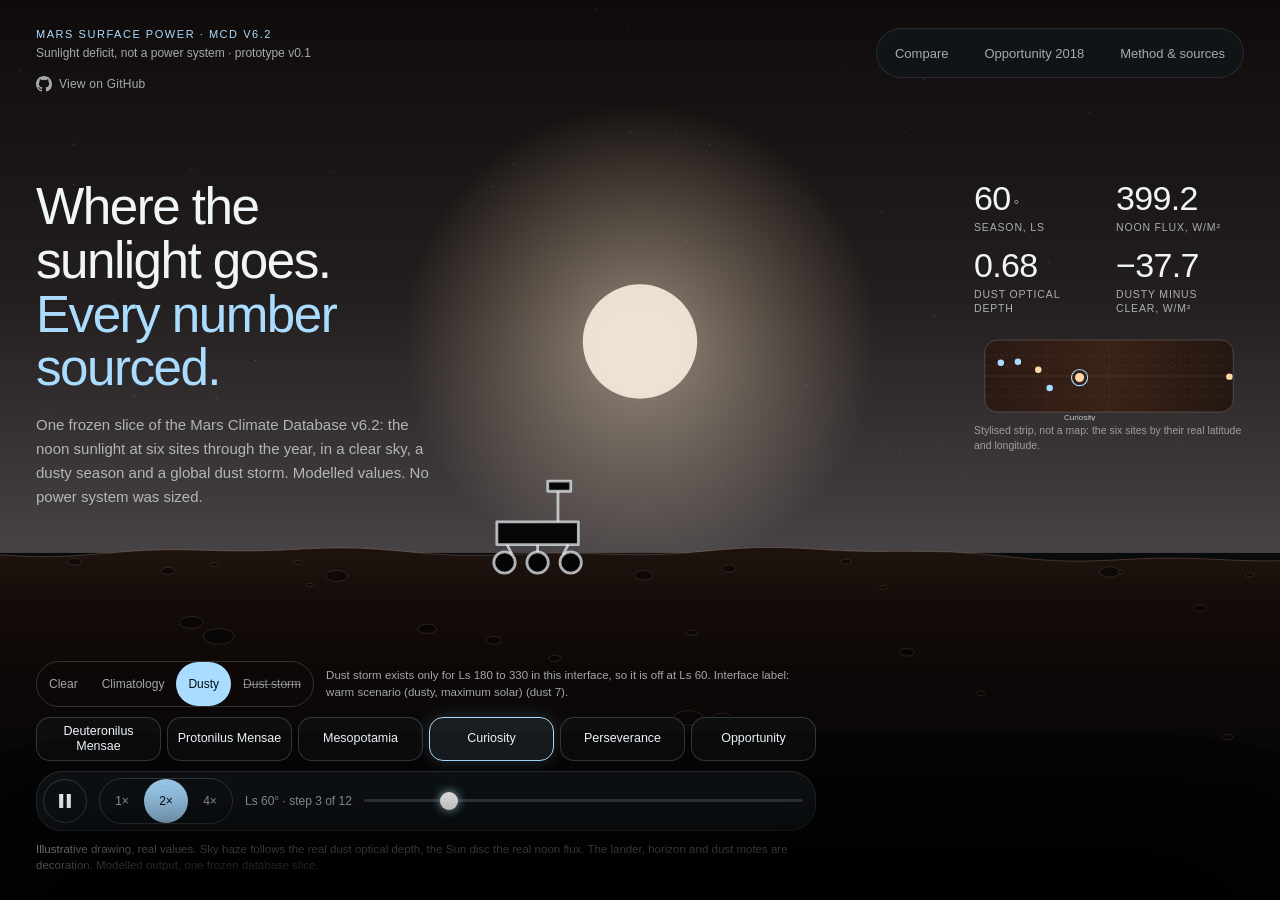
==== commit e4ce0e08: "mars-surface-power web: consistent one-decimal flux and deficit display; one N/S E/W coordinate form" ====
--- a/mars-surface-power/web/index.html
+++ b/mars-surface-power/web/index.html
@@ -280,6 +280,9 @@
 function plain(h){return String(h).replace(/<[^>]*>/g,'')}
 function commas(s){return s.replace(/\B(?=(\d{3})+(?!\d))/g,',')}
 function fnum(v,d){if(!ok(v))return NA;var t=Math.abs(v).toFixed(d==null?0:d),q=t.split('.');return (v<0&&+t!==0?'\u2212':'')+commas(q[0])+(q[1]?'.'+q[1]:'')}
+/* one formatter for every latitude and longitude: magnitude + degree sign + hemisphere letter (N/S, E/W) */
+function latS(v){return coord(v,'N','S')}
+function lonS(v){return coord(v,'E','W')}
 function coord(v,pos,neg,d){return plain(fnum(Math.abs(v),d||3)).replace(/\.?0+$/,'')+'\u00b0 '+(v<0?neg:pos)}
 function site(id){for(var i=0;i<SITES.length;i++)if(SITES[i].id===id)return SITES[i];return null}
 function siteIdx(id){for(var i=0;i<SITES.length;i++)if(SITES[i].id===id)return i;return -1}
@@ -289,7 +292,9 @@
 function smp(sid,scn,i){var s=SER[sid]&&SER[sid][scn];return s&&s[i]?s[i]:null}
 function flux(sid,scn,i){var r=smp(sid,scn,i);return r&&ok(r.flux)?r.flux:null}
 function dod(sid,scn,i){var r=smp(sid,scn,i);return r&&ok(r.dod)?r.dod:null}
-function deficit(sid,scn,i){var d=DEF[sid+'|'+scn+'|'+LSV[i]];return d&&ok(d.value)?d.value:null}
+/* Display rule: fluxes are shown to one decimal. A shown deficit is the shown dust flux minus the shown clear flux (whole tenths), so the arithmetic on screen is always exact; it is within 0.1 W/m2 of the stored subtraction. */
+function tenth(v){return Math.round(v*10)}
+function deficit(sid,scn,i){var d=DEF[sid+'|'+scn+'|'+LSV[i]],a=flux(sid,scn,i),c=flux(sid,'cold',i);return d&&ok(d.value)&&a!=null&&c!=null?(tenth(a)-tenth(c))/10:null}
 var FMAX=1,DMAX=1,DFMAX=1;
 Object.keys(SER).forEach(function(k){Object.keys(SER[k]).forEach(function(s){SER[k][s].forEach(function(r){if(ok(r.flux))FMAX=Math.max(FMAX,r.flux);if(ok(r.dod))DMAX=Math.max(DMAX,r.dod)})})});
 (D.deficits||[]).forEach(function(d){if(ok(d.value))DFMAX=Math.max(DFMAX,Math.abs(d.value))});
@@ -313,9 +318,9 @@
 function readouts(i){
   var f=flux(S.site,S.scn,i),t=dod(S.site,S.scn,i),df=null,k,dtxt;
   setT('r-ls',ok(LSV[i])?LSV[i]+'<span class="u">\u00b0</span>':NA);
-  setT('r-flux',fnum(f));setT('r-dod',fnum(t,2));
-  if(S.scn==='warm'){df=deficit(S.site,'warm',i);dtxt=fnum(df);k='Dusty minus clear, W/m\u00b2'}
-  else if(S.scn==='storm'){df=deficit(S.site,'storm',i);dtxt=fnum(df);k='Storm minus clear, W/m\u00b2'}
+  setT('r-flux',fnum(f,1));setT('r-dod',fnum(t,2));
+  if(S.scn==='warm'){df=deficit(S.site,'warm',i);dtxt=fnum(df,1);k='Dusty minus clear, W/m\u00b2'}
+  else if(S.scn==='storm'){df=deficit(S.site,'storm',i);dtxt=fnum(df,1);k='Storm minus clear, W/m\u00b2'}
   else if(S.scn==='cold'){dtxt='<span class="tx">baseline</span>';k='This is the clear baseline'}
   else{dtxt='<span class="tx">no deficit</span>';k='Climatology is not turned into a deficit'}
   setT('r-def',dtxt);setT('r-defk',k);
@@ -440,7 +445,7 @@
 function dialHTML(key,label,q){return '<div class="dial" data-d="'+key+'"><div class="label">'+label+'</div><div class="q">'+q+'</div><div class="ring"><svg viewBox="0 0 100 100" aria-hidden="true" focusable="false"><circle cx="50" cy="50" r="38" stroke="rgba(235,242,247,.16)" stroke-width="6" stroke-dasharray="179.07 300"/><circle class="fill" cx="50" cy="50" r="38" stroke="#a9dcff" stroke-width="6" stroke-dasharray="0 300"/></svg><div class="val"><span class="num n">n/a</span><span class="u"></span></div></div><div class="def"></div></div>'}
 function sparkHTML(scn,sid){
   var xs=function(i){return 10+i*(220/(NSTEP-1))},ys=function(v){return 6+(1-v/FMAX)*44};
-  var pts=[],lab=[];for(var i=0;i<NSTEP;i++){var v=flux(sid,scn,i);pts.push(v==null?null:[xs(i),ys(v)]);if(v!=null)lab.push('Ls '+LSV[i]+' '+Math.round(v))}
+  var pts=[],lab=[];for(var i=0;i<NSTEP;i++){var v=flux(sid,scn,i);pts.push(v==null?null:[xs(i),ys(v)]);if(v!=null)lab.push('Ls '+LSV[i]+' '+plain(fnum(v,1)))}
   var g='<svg viewBox="0 0 240 64" role="img" aria-label="'+esc(SCNAME[scn]+' noon flux, W/m2, one point per 30 degrees of Ls, not interpolated: '+(lab.join('; ')||'n/a'))+'" focusable="false"><line class="sp-grid" x1="10" x2="230" y1="50" y2="50"/><line class="sp-grid" x1="10" x2="230" y1="6" y2="6"/>';
   var d='',pen=false;pts.forEach(function(p){if(!p){pen=false;return}d+=(pen?'L':'M')+p[0].toFixed(1)+' '+p[1].toFixed(1);pen=true});
   g+='<path class="sp-line" d="'+d+'"/>';pts.forEach(function(p){if(p)g+='<circle class="sp-dot" cx="'+p[0].toFixed(1)+'" cy="'+p[1].toFixed(1)+'" r="2.2"/>'});
@@ -450,7 +455,7 @@
 function renderCard(sid){
   var s=site(sid),w=stats(sid,'warm'),m=stats(sid,'storm');
   var h='<div class="card-head"><div><div class="label">Site card \u00b7 '+(s.kind==='rover'?'rover preset':'exploration-zone candidate')+'</div><h2>'+esc(s.name)+'</h2>'
-   +'<div class="meta"><span>Position <b>'+coord(s.lat,'N','S')+', '+coord(s.lon,'E','W')+'</b></span><span>Sample <b>local noon, 0 m, horizontal</b></span><span>Basis <b>modelled, MCD v6.2</b></span></div></div>'
+   +'<div class="meta"><span>Position <b>'+latS(s.lat)+', '+lonS(s.lon)+'</b></span><span>Sample <b>local noon, 0 m, horizontal</b></span><span>Basis <b>modelled, MCD v6.2</b></span></div></div>'
    +'<div class="head-r"><button class="btn" data-open="compare">Compare \u2191</button><button class="btn" data-open="opportunity">Opportunity 2018 \u2191</button><button class="btn" data-open="method">Method &amp; sources \u2191</button></div></div>';
   h+='<div class="example-note"><b>Modelled</b><span>Every value on this card is Mars Climate Database v6.2 output at local true solar time 12 h, 0 m above the surface, in 30\u00b0 steps of Ls, none between. Not daily energy, not panel output. No uncertainty is published, so none is drawn. No power system was sized.</span></div>';
   h+='<div class="label" style="margin-top:18px" id="card-ls"></div><div class="dials">'
@@ -459,8 +464,8 @@
    +dialHTML('storm','Storm deficit','Dust storm minus clear flux, same Ls')
    +dialHTML('tau','Storm optical depth','Dust column visible optical depth, dust storm')+'</div>';
   h+='<div class="extras" style="grid-template-columns:repeat(2,1fr)">'
-   +'<div class="extra"><span class="label">Deepest dusty deficit</span><b>'+(w.deep?fnum(w.deep.v)+' W/m\u00b2':NA)+'</b><span>'+(w.deep?'at Ls '+w.deep.ls+'\u00b0 \u00b7 negative on '+w.below+' of '+w.n+' seasonal samples':'')+'</span></div>'
-   +'<div class="extra"><span class="label">Deepest storm deficit</span><b>'+(m.deep?fnum(m.deep.v)+' W/m\u00b2':NA)+'</b><span>'+(m.deep?'at Ls '+m.deep.ls+'\u00b0 \u00b7 negative on '+m.below+' of '+m.n+' seasonal samples (storm exists only for Ls 180 to 330)':'')+'</span></div></div>';
+   +'<div class="extra"><span class="label">Deepest dusty deficit</span><b>'+(w.deep?fnum(w.deep.v,1)+' W/m\u00b2':NA)+'</b><span>'+(w.deep?'at Ls '+w.deep.ls+'\u00b0 \u00b7 negative on '+w.below+' of '+w.n+' seasonal samples':'')+'</span></div>'
+   +'<div class="extra"><span class="label">Deepest storm deficit</span><b>'+(m.deep?fnum(m.deep.v,1)+' W/m\u00b2':NA)+'</b><span>'+(m.deep?'at Ls '+m.deep.ls+'\u00b0 \u00b7 negative on '+m.below+' of '+m.n+' seasonal samples (storm exists only for Ls 180 to 330)':'')+'</span></div></div>';
   h+='<div class="label" style="margin-top:20px">Noon flux through the year, one point per 30\u00b0 of Ls \u00b7 shared scale 0 to '+plain(fnum(FMAX))+' W/m\u00b2</div><div class="sparks">'+['cold','climatology','warm','storm'].map(function(k){return sparkHTML(k,sid)}).join('')+'</div>';
   h+='<p class="disclaim">The line joins the stored samples; there is no data between them. The storm has no samples before Ls 180. The white marker is the replay step.</p>';
   h+='<div class="box" style="margin-top:16px"><div class="label">Source files at this season</div><ul class="files" id="card-files"></ul><p class="small" style="margin-top:8px">Coordinate: '+esc(s.source)+' \u00b7 <code class="h">'+esc(s.source_file)+'</code> \u00b7 sha256 <code class="h">'+esc(s.source_sha256)+'</code></p></div>';
@@ -479,12 +484,12 @@
   if(!sel)return;var sid=sel,lsl=ok(LSV[i])?'Ls '+LSV[i]+'\u00b0':'n/a';
   setT2('card-ls','Replay step \u00b7 '+lsl+' \u00b7 the four dials and the white markers show this one step');
   var c=flux(sid,'cold',i),w=deficit(sid,'warm',i),m=deficit(sid,'storm',i),t=dod(sid,'storm',i),noStorm=!stormOK(i);
-  setDial('cold',fnum(c),'W/m\u00b2',c==null?null:c/FMAX,'noon, clear sky, '+lsl,'Clear noon flux at '+lsl+': '+(c==null?'n/a':Math.round(c)+' watts per square metre'));
-  setDial('warm',fnum(w),'W/m\u00b2',w==null?null:Math.abs(w)/DFMAX,'dusty minus clear, '+lsl,'Dusty deficit at '+lsl+': '+(w==null?'n/a':Math.round(w)+' watts per square metre'));
-  setDial('storm',fnum(m),'W/m\u00b2',m==null?null:Math.abs(m)/DFMAX,noStorm?'no dust-storm sample before Ls 180':'storm minus clear, '+lsl,'Dust storm deficit at '+lsl+': '+(m==null?'n/a':Math.round(m)+' watts per square metre'));
+  setDial('cold',fnum(c,1),'W/m\u00b2',c==null?null:c/FMAX,'noon, clear sky, '+lsl,'Clear noon flux at '+lsl+': '+(c==null?'n/a':plain(fnum(c,1))+' watts per square metre'));
+  setDial('warm',fnum(w,1),'W/m\u00b2',w==null?null:Math.abs(w)/DFMAX,'dusty minus clear, '+lsl,'Dusty deficit at '+lsl+': '+(w==null?'n/a':plain(fnum(w,1))+' watts per square metre'));
+  setDial('storm',fnum(m,1),'W/m\u00b2',m==null?null:Math.abs(m)/DFMAX,noStorm?'no dust-storm sample before Ls 180':'storm minus clear, '+lsl,'Dust storm deficit at '+lsl+': '+(m==null?'n/a':plain(fnum(m,1))+' watts per square metre'));
   setDial('tau',fnum(t,2),'optical depth',t==null?null:t/DMAX,noStorm?'no dust-storm sample before Ls 180':'database unit, dust storm, '+lsl,'Dust storm optical depth at '+lsl+': '+(t==null?'n/a':t.toFixed(2)));
   $$('#card .spark').forEach(function(sp){var k=sp.dataset.sp,v=flux(sid,k,i),cur=$('[data-cur]',sp),x=10+i*(220/(NSTEP-1));cur.setAttribute('x1',x);cur.setAttribute('x2',x);cur.style.display=v==null?'none':'';
-    var sv=$('.sv',sp),tx=v==null?'n/a'+(k==='storm'?' \u00b7 no storm sample before Ls 180':''):plain(fnum(v))+' W/m\u00b2 at '+lsl;if(sv._h!==tx){sv._h=tx;sv.textContent=tx}});
+    var sv=$('.sv',sp),tx=v==null?'n/a'+(k==='storm'?' \u00b7 no storm sample before Ls 180':''):plain(fnum(v,1))+' W/m\u00b2 at '+lsl;if(sv._h!==tx){sv._h=tx;sv.textContent=tx}});
   var files=['cold','climatology','warm','storm'].map(function(k){var r=smp(sid,k,i);return '<li>'+esc(SCNAME[k])+': '+(r&&r.file?'<span><code class="h">'+esc(r.file)+'</code></span> \u00b7 sha256 <code class="h">'+esc(r.sha256)+'</code>':'<span class="na">n/a</span> \u00b7 no file at this Ls')+'</li>'}).join('');
   var ul=$('#card-files');if(ul&&ul._h!==files){ul._h=files;ul.innerHTML=files}
 }
@@ -516,16 +521,16 @@
   var v=vals.filter(ok);if(!v.length)return '<div class="rb"><div class="lbl">'+label+'</div><div class="rng">'+NA+'</div></div>';
   var mn=Math.min.apply(null,v),mx=Math.max.apply(null,v),L=(mn-lo)/(hi-lo)*100,W=Math.max(1.2,(mx-mn)/(hi-lo)*100);
   return '<div class="rb"><div class="lbl">'+label+'</div><div class="track"><div class="base"></div><div class="span" style="left:'+L.toFixed(2)+'%;width:'+W.toFixed(2)+'%"></div>'+(zero?'<div class="zero"></div>':'')+'</div>'
-   +'<div class="ends"><span>'+plain(fnum(lo,dec))+'</span><span>'+plain(fnum(hi,dec))+'</span></div><div class="rng">'+fnum(mn,dec)+' to '+fnum(mx,dec)+(unit?' '+unit:'')+(note?' \u00b7 '+note(v):'')+'</div></div>'}
+   +'<div class="ends"><span>'+plain(fnum(lo,dec===1?0:dec))+'</span><span>'+plain(fnum(hi,dec===1?0:dec))+'</span></div><div class="rng">'+fnum(mn,dec)+' to '+fnum(mx,dec)+(unit?' '+unit:'')+(note?' \u00b7 '+note(v):'')+'</div></div>'}
 function fillCompare(){
   var h='',axD=Math.ceil(DFMAX/50)*50;
   SITES.forEach(function(s){
     var cold=[],warm=[],storm=[],tau=[];for(var i=0;i<NSTEP;i++){cold.push(flux(s.id,'cold',i));warm.push(deficit(s.id,'warm',i));storm.push(deficit(s.id,'storm',i));tau.push(dod(s.id,'storm',i))}
     var neg=function(v){return 'below zero on '+v.filter(function(x){return x<0}).length+' of '+v.length+' samples'};
-    h+='<div class="box" data-site="'+esc(s.id)+'"><h4>'+esc(s.name)+'<small>'+(s.kind==='rover'?'rover preset':'candidate')+'</small></h4><p class="small">'+coord(s.lat,'N','S')+', '+coord(s.lon,'E','W')+' \u00b7 stored values</p>'
-     +rb('Clear noon flux',cold,0,Math.ceil(FMAX/100)*100,'W/m\u00b2',0,false,function(v){return v.length+' seasonal samples'})
-     +rb('Dusty minus clear',warm,-axD,0,'W/m\u00b2',0,true,neg)
-     +rb('Storm minus clear',storm,-axD,0,'W/m\u00b2',0,true,function(v){return neg(v)+' (Ls 180 to 330 only)'})
+    h+='<div class="box" data-site="'+esc(s.id)+'"><h4>'+esc(s.name)+'<small>'+(s.kind==='rover'?'rover preset':'candidate')+'</small></h4><p class="small">'+latS(s.lat)+', '+lonS(s.lon)+' \u00b7 stored values</p>'
+     +rb('Clear noon flux',cold,0,Math.ceil(FMAX/100)*100,'W/m\u00b2',1,false,function(v){return v.length+' seasonal samples'})
+     +rb('Dusty minus clear',warm,-axD,0,'W/m\u00b2',1,true,neg)
+     +rb('Storm minus clear',storm,-axD,0,'W/m\u00b2',1,true,function(v){return neg(v)+' (Ls 180 to 330 only)'})
      +rb('Storm optical depth (database unit, own axis)',tau,0,Math.ceil(DMAX),'',2,false,function(v){return v.length+' samples'})
      +'<div style="margin-top:14px"><button class="btn" style="min-height:44px" data-site-open="'+esc(s.id)+'">Open site card</button></div></div>'});
   $('#cmp').innerHTML=h;$$('#cmp [data-site-open]').forEach(function(b){b.onclick=function(){openSite(b.dataset.siteOpen)}});
@@ -564,9 +569,9 @@
 function td(x){return '<td class="l">'+x+'</td>'}
 function fillMethod(){
   $('#nopower').textContent=D.no_power||'';
-  $('#method-text').textContent=(D.method||'n/a').split('\n').filter(function(l){return !/^Plotted/.test(l)}).join('\n')+'\n(The "Plotted" traces repeat every value with its source files; they are in data/mars.json.)';
+  $('#method-text').textContent=(D.method||'n/a').split('\n').filter(function(l){return !/^Plotted/.test(l)}).map(function(l){return /^Sites:/.test(l)&&SITES.length?'Sites: '+SITES.map(function(s){return s.name+' ('+latS(s.lat)+', '+lonS(s.lon)+')'}).join('; ')+'.':l}).join('\n')+'\n(The "Plotted" traces repeat every value with its source files; they are in data/mars.json.)';
   $('#tb-scn').innerHTML=SC.map(function(s){var a=s.ls_available||[];return '<tr>'+td(esc(s.label))+td(esc(s.interface_label))+td(esc(s.dust))+td(a.length+(a.length?' (Ls '+a[0]+' to '+a[a.length-1]+')':''))+'</tr>'}).join('')||'<tr><td class="l" colspan="4">'+NA+'</td></tr>';
-  $('#tb-sites').innerHTML=SITES.map(function(s){return '<tr>'+td(esc(s.name))+td(coord(s.lat,'N','S')+', '+coord(s.lon,'E','W'))+td(esc(s.source))+td('<code class="h">'+esc(s.source_file)+'</code>')+'</tr>'}).join('')||'<tr><td class="l" colspan="4">'+NA+'</td></tr>';
+  $('#tb-sites').innerHTML=SITES.map(function(s){return '<tr>'+td(esc(s.name))+td(latS(s.lat)+', '+lonS(s.lon))+td(esc(s.source))+td('<code class="h">'+esc(s.source_file)+'</code>')+'</tr>'}).join('')||'<tr><td class="l" colspan="4">'+NA+'</td></tr>';
   var man=D.manifest||[];$('#nman').textContent=man.length;
   $('#manifest').innerHTML=man.map(function(m){return '<li><div>'+esc(m.filename)+'<span>'+esc(m.what||'')+'</span><span>fetched '+esc(m.fetched_utc||'n/a')+' \u00b7 '+(ok(m.bytes)?commas(String(m.bytes)):'n/a')+' bytes</span><span>sha256 <code class="h">'+esc(m.sha256||'n/a')+'</code></span></div><a href="'+esc(m.url||'#')+'" target="_blank" rel="noopener noreferrer">source \u2197</a></li>'}).join('')||'<li><div>'+NA+'</div></li>';
   var sn=D.sentences||[];$('#nsent').textContent=sn.length;$('#sentences').innerHTML=sn.map(function(t){return '<p>'+esc(t)+'</p>'}).join('')||'<p>'+NA+'</p>';
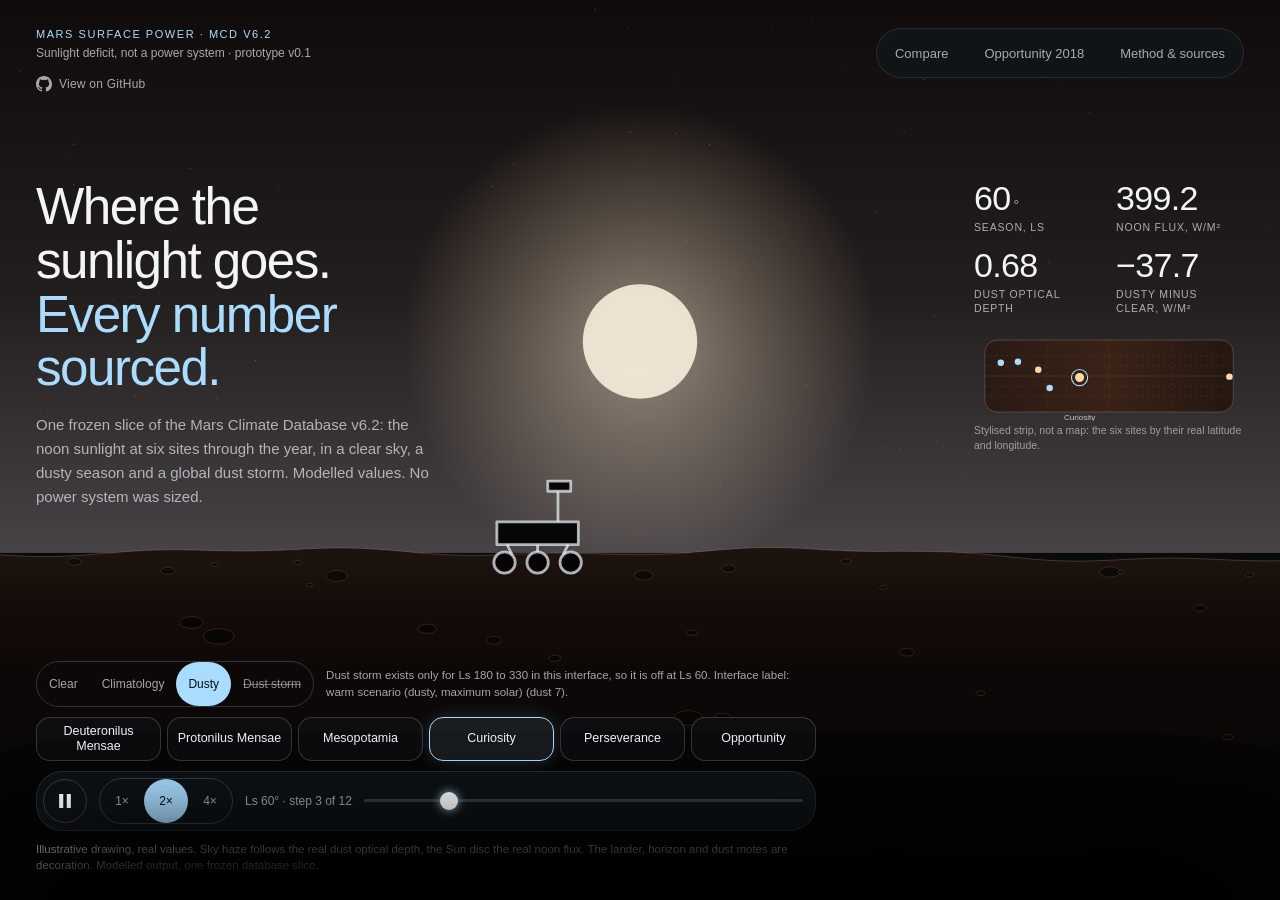
==== commit 1cec9c0b: "mars-surface-power web: show the stored deficit rounded to one decimal everywhere, with a rounding n" ====
--- a/mars-surface-power/web/index.html
+++ b/mars-surface-power/web/index.html
@@ -137,6 +137,8 @@
 @media (max-width:900px) and (max-height:700px){.snote{display:none}.dock{gap:0 10px}.brand .small{display:none}}
 @media (min-width:901px) and (max-height:860px){.mapcap{display:none}}
 @media (min-width:901px) and (max-height:760px){.live .n{font-size:28px}.live{gap:6px 14px}}
+/* values of six or more characters (e.g. \u2212451.4) step down so they keep clear of the ring stroke */
+.ring .val .n.long{font-size:28px}
 </style>
 </head>
 <body>
@@ -244,7 +246,7 @@
     <div class="box"><p>The deficit is the stored dusty flux minus the stored cold (clear, low-dust) flux at the same site and Ls: the dusty (warm) scenario and the dust-storm scenario against the cold baseline. Climatology is stored and shown but is not turned into a deficit. The dust storm is the interface's "average" scenario, not a specific year, and exists only for Ls 180 to 330; earlier requests are rejected by the interface, so those samples are absent, never zero. How long a deficit lasts is a count of seasonal samples, not days. No uncertainty is published, so none is drawn. The project says: <b id="nopower"></b></p></div>
 
     <h3>The method text from the project</h3>
-    <div class="box"><p class="mt" id="method-text"></p></div>
+    <div class="box"><p class="mt" id="method-text"></p><p class="small" id="round-note" data-round-note style="margin-top:10px"></p></div>
     <details><summary>The project's own sentences (<span id="nsent">0</span>)</summary><div id="sentences"></div></details>
     <details><summary>Data files (<span id="nman">0</span>, data/MANIFEST.tsv)</summary><ul class="cites" id="manifest"></ul></details>
 
@@ -292,12 +294,13 @@
 function smp(sid,scn,i){var s=SER[sid]&&SER[sid][scn];return s&&s[i]?s[i]:null}
 function flux(sid,scn,i){var r=smp(sid,scn,i);return r&&ok(r.flux)?r.flux:null}
 function dod(sid,scn,i){var r=smp(sid,scn,i);return r&&ok(r.dod)?r.dod:null}
-/* Display rule: fluxes are shown to one decimal. A shown deficit is the shown dust flux minus the shown clear flux (whole tenths), so the arithmetic on screen is always exact; it is within 0.1 W/m2 of the stored subtraction. */
-function tenth(v){return Math.round(v*10)}
-function deficit(sid,scn,i){var d=DEF[sid+'|'+scn+'|'+LSV[i]],a=flux(sid,scn,i),c=flux(sid,'cold',i);return d&&ok(d.value)&&a!=null&&c!=null?(tenth(a)-tenth(c))/10:null}
+/* Display rule: the STORED deficit (unrounded dusty minus cold, from the frozen export) is rounded once to one decimal with the same rule as fnum, and every place uses that value. Never recompute from the displayed fluxes: a printed deficit can differ by up to 0.1 W/m2 from printed flux minus printed flux. */
+var ROUND_NOTE='Rounding: deficits are computed from unrounded values, so a difference of up to 0.1 W/m\u00b2 from the printed fluxes is display rounding.';
+function r1(v){var t=Math.abs(v).toFixed(1);return (v<0?-1:1)*+t}
+function deficit(sid,scn,i){var d=DEF[sid+'|'+scn+'|'+LSV[i]];return d&&ok(d.value)?r1(d.value):null}
 var FMAX=1,DMAX=1,DFMAX=1;
 Object.keys(SER).forEach(function(k){Object.keys(SER[k]).forEach(function(s){SER[k][s].forEach(function(r){if(ok(r.flux))FMAX=Math.max(FMAX,r.flux);if(ok(r.dod))DMAX=Math.max(DMAX,r.dod)})})});
-(D.deficits||[]).forEach(function(d){if(ok(d.value))DFMAX=Math.max(DFMAX,Math.abs(d.value))});
+(D.deficits||[]).forEach(function(d){if(ok(d.value))DFMAX=Math.max(DFMAX,Math.abs(r1(d.value)))});
 
 /* ---------------- state: one snapped season step feeds every readout, the scene and the rings ---------------- */
 var S={site:'curiosity',scn:'warm',step:0,base:0};
@@ -466,6 +469,7 @@
   h+='<div class="extras" style="grid-template-columns:repeat(2,1fr)">'
    +'<div class="extra"><span class="label">Deepest dusty deficit</span><b>'+(w.deep?fnum(w.deep.v,1)+' W/m\u00b2':NA)+'</b><span>'+(w.deep?'at Ls '+w.deep.ls+'\u00b0 \u00b7 negative on '+w.below+' of '+w.n+' seasonal samples':'')+'</span></div>'
    +'<div class="extra"><span class="label">Deepest storm deficit</span><b>'+(m.deep?fnum(m.deep.v,1)+' W/m\u00b2':NA)+'</b><span>'+(m.deep?'at Ls '+m.deep.ls+'\u00b0 \u00b7 negative on '+m.below+' of '+m.n+' seasonal samples (storm exists only for Ls 180 to 330)':'')+'</span></div></div>';
+  h+='<p class="disclaim" data-round-note>'+ROUND_NOTE+'</p>';
   h+='<div class="label" style="margin-top:20px">Noon flux through the year, one point per 30\u00b0 of Ls \u00b7 shared scale 0 to '+plain(fnum(FMAX))+' W/m\u00b2</div><div class="sparks">'+['cold','climatology','warm','storm'].map(function(k){return sparkHTML(k,sid)}).join('')+'</div>';
   h+='<p class="disclaim">The line joins the stored samples; there is no data between them. The storm has no samples before Ls 180. The white marker is the replay step.</p>';
   h+='<div class="box" style="margin-top:16px"><div class="label">Source files at this season</div><ul class="files" id="card-files"></ul><p class="small" style="margin-top:8px">Coordinate: '+esc(s.source)+' \u00b7 <code class="h">'+esc(s.source_file)+'</code> \u00b7 sha256 <code class="h">'+esc(s.source_sha256)+'</code></p></div>';
@@ -477,7 +481,7 @@
   $$('#card [data-open]').forEach(function(b){b.onclick=function(){openLayer(b.dataset.open)}});
 }
 function setDial(key,html,unit,frac,defTxt,aria){var d=$('#card .dial[data-d="'+key+'"]');if(!d)return;var n=$('.n',d),u=$('.u',d),f=$('.fill',d);
-  if(n._h!==html){n._h=html;n.innerHTML=html}u.textContent=frac==null?'':unit;f.setAttribute('stroke-dasharray',(Math.max(0,Math.min(1,frac||0))*179.07).toFixed(2)+' 300');f.style.display=frac==null?'none':'';
+  if(n._h!==html){n._h=html;n.innerHTML=html}n.classList.toggle('long',plain(html).length>=6);u.textContent=frac==null?'':unit;f.setAttribute('stroke-dasharray',(Math.max(0,Math.min(1,frac||0))*179.07).toFixed(2)+' 300');f.style.display=frac==null?'none':'';
   $('.def',d).textContent=defTxt||'';d.dataset.value=plain(html);d.setAttribute('role','group');d.setAttribute('aria-label',aria)}
 function setT2(id,txt){var e=$('#'+id);if(e&&e._h!==txt){e._h=txt;e.textContent=txt}}
 function cardRefresh(i){
@@ -533,7 +537,7 @@
      +rb('Storm minus clear',storm,-axD,0,'W/m\u00b2',1,true,function(v){return neg(v)+' (Ls 180 to 330 only)'})
      +rb('Storm optical depth (database unit, own axis)',tau,0,Math.ceil(DMAX),'',2,false,function(v){return v.length+' samples'})
      +'<div style="margin-top:14px"><button class="btn" style="min-height:44px" data-site-open="'+esc(s.id)+'">Open site card</button></div></div>'});
-  $('#cmp').innerHTML=h;$$('#cmp [data-site-open]').forEach(function(b){b.onclick=function(){openSite(b.dataset.siteOpen)}});
+  h+='<p class="disclaim" data-round-note>'+ROUND_NOTE+'</p>';$('#cmp').innerHTML=h;$$('#cmp [data-site-open]').forEach(function(b){b.onclick=function(){openSite(b.dataset.siteOpen)}});
 }
 
 /* ---------------- Opportunity 2018: measured opacity and modelled optical depth, two separate axes ---------------- */
@@ -568,7 +572,7 @@
 /* ---------------- method and sources ---------------- */
 function td(x){return '<td class="l">'+x+'</td>'}
 function fillMethod(){
-  $('#nopower').textContent=D.no_power||'';
+  $('#nopower').textContent=D.no_power||'';var rn=$('#round-note');if(rn)rn.textContent=ROUND_NOTE;
   $('#method-text').textContent=(D.method||'n/a').split('\n').filter(function(l){return !/^Plotted/.test(l)}).map(function(l){return /^Sites:/.test(l)&&SITES.length?'Sites: '+SITES.map(function(s){return s.name+' ('+latS(s.lat)+', '+lonS(s.lon)+')'}).join('; ')+'.':l}).join('\n')+'\n(The "Plotted" traces repeat every value with its source files; they are in data/mars.json.)';
   $('#tb-scn').innerHTML=SC.map(function(s){var a=s.ls_available||[];return '<tr>'+td(esc(s.label))+td(esc(s.interface_label))+td(esc(s.dust))+td(a.length+(a.length?' (Ls '+a[0]+' to '+a[a.length-1]+')':''))+'</tr>'}).join('')||'<tr><td class="l" colspan="4">'+NA+'</td></tr>';
   $('#tb-sites').innerHTML=SITES.map(function(s){return '<tr>'+td(esc(s.name))+td(latS(s.lat)+', '+lonS(s.lon))+td(esc(s.source))+td('<code class="h">'+esc(s.source_file)+'</code>')+'</tr>'}).join('')||'<tr><td class="l" colspan="4">'+NA+'</td></tr>';
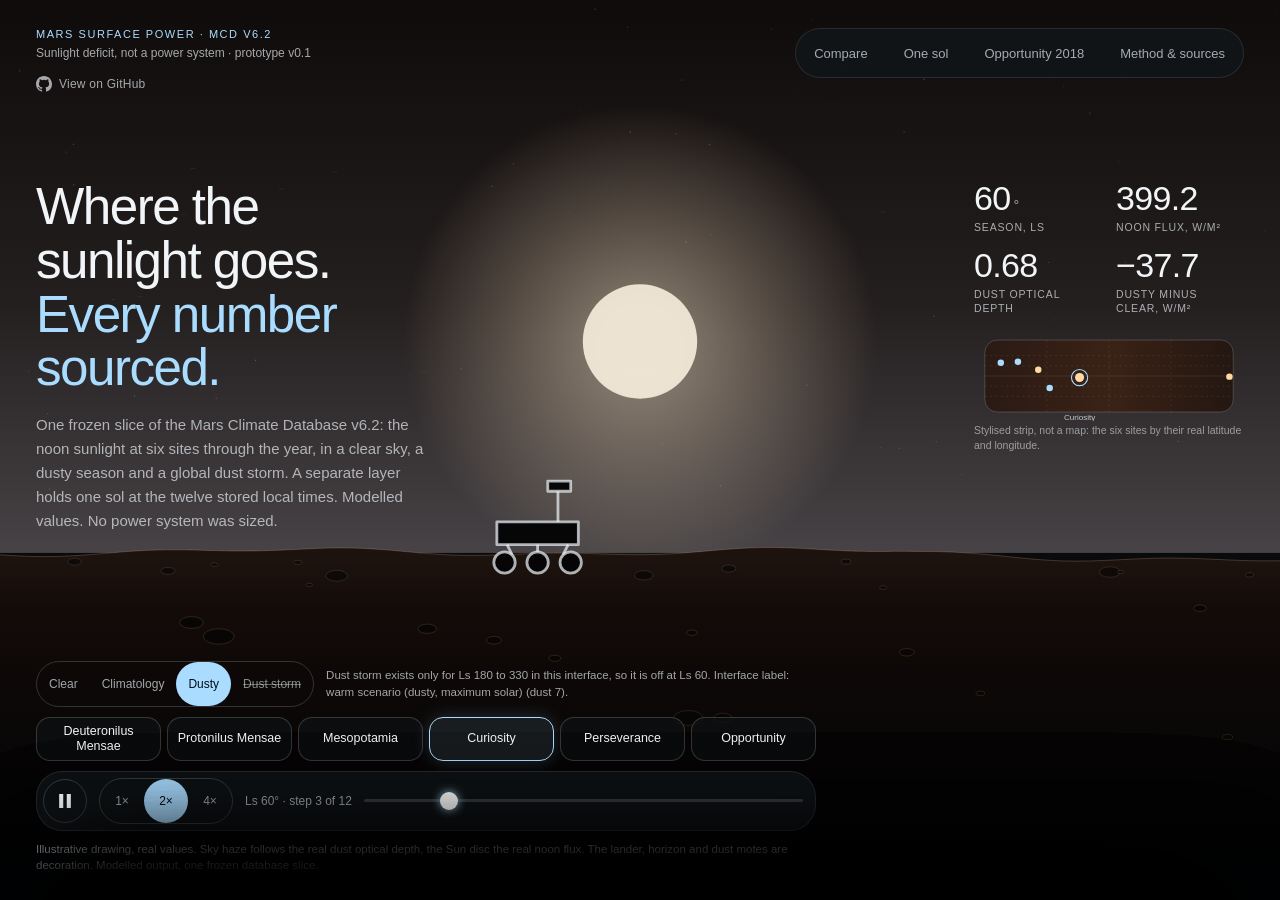
==== commit 854dbc6a: "Add one sol to the Mars page: Mesopotamia at Ls 270, the season where the stored dust-storm minus co" ====
--- a/mars-surface-power/web/index.html
+++ b/mars-surface-power/web/index.html
@@ -4,7 +4,7 @@
 <meta charset="utf-8">
 <meta name="viewport" content="width=device-width, initial-scale=1, viewport-fit=cover">
 <title>Mars surface power: where the sunlight goes · Prototype</title>
-<meta name="description" content="One frozen Mars Climate Database v6.2 slice: the noon sunlight deficit in a dusty season and in a global dust storm at six sites. Modelled values, every number sourced. No power system was sized.">
+<meta name="description" content="One frozen Mars Climate Database v6.2 slice: the noon sunlight deficit at six sites, and one sol at the twelve stored local times. Modelled values, every number sourced. No power system was sized.">
 <link rel="icon" href="data:,">
 <link rel="stylesheet" href="../../shared/space.css">
 <style>
@@ -87,6 +87,10 @@
 .rb .zero{position:absolute;right:0;top:0;height:18px;border-right:1px dashed rgba(255,194,122,.7)}
 .chart{margin-top:14px}
 .chart svg{display:block;width:100%;height:auto;overflow:visible}
+.legend{display:flex;gap:8px 18px;flex-wrap:wrap;margin-top:8px;font-size:12px;color:var(--mute)}
+.legend i{display:inline-block;width:9px;height:9px;border-radius:50%;margin-right:6px;vertical-align:-1px}
+.legend .c{background:var(--ice)}.legend .o{background:#ffc27a}
+#soltable tr.noon td:first-child{color:var(--ice)}
 .chart.narrow svg{max-width:240px;margin:0 auto}
 .ax{stroke:rgba(235,242,247,.18);stroke-width:1}.gl{stroke:rgba(235,242,247,.07);stroke-width:1}
 .at{fill:rgba(235,242,247,.7);font-size:10.5px}
@@ -123,8 +127,8 @@
 }
 @media (max-width:520px){
   .top{padding:14px 14px}
-  .nav{width:100%}
-  .nav button{flex:1 1 0;padding:0 6px}
+  .nav{width:100%;flex-wrap:wrap}
+  .nav button{flex:1 1 auto;padding:0 8px}
   .stage{left:14px;right:14px}
   .seg button{padding:0 9px;font-size:12px}
   .seg .long{display:none}.seg .short{display:inline}
@@ -149,6 +153,7 @@
   <div><a class="ghlink js-gh" href="https://github.com/sighmon/space" target="_blank" rel="noopener noreferrer" aria-label="View on GitHub (opens in a new tab)"><svg viewBox="0 0 16 16" aria-hidden="true" focusable="false"><path d="M8 0C3.58 0 0 3.58 0 8c0 3.54 2.29 6.53 5.47 7.59.4.07.55-.17.55-.38 0-.19-.01-.82-.01-1.49-2.01.37-2.53-.49-2.69-.94-.09-.23-.48-.94-.82-1.13-.28-.15-.68-.52-.01-.53.63-.01 1.08.58 1.23.82.72 1.21 1.87.87 2.33.66.07-.52.28-.87.51-1.07-1.78-.2-3.64-.89-3.64-3.95 0-.87.31-1.59.82-2.15-.08-.2-.36-1.02.08-2.12 0 0 .67-.21 2.2.82a7.5 7.5 0 0 1 4 0c1.53-1.04 2.2-.82 2.2-.82.44 1.1.16 1.92.08 2.12.51.56.82 1.27.82 2.15 0 3.07-1.87 3.75-3.65 3.95.29.25.54.73.54 1.48 0 1.07-.01 1.93-.01 2.2 0 .21.15.46.55.38A8.01 8.01 0 0 0 16 8c0-4.42-3.58-8-8-8z"/></svg><span>View on GitHub</span></a></div></div>
   <nav class="nav" aria-label="Views">
     <button data-v="compare">Compare</button>
+    <button data-v="sol">One sol</button>
     <button data-v="opportunity">Opportunity<span class="long"> 2018</span></button>
     <button data-v="method">Method<span class="long"> &amp; sources</span></button>
   </nav>
@@ -156,7 +161,7 @@
 
 <section class="hero-copy">
   <h1>Where the <br>sunlight goes. <br><em>Every number sourced.</em></h1>
-  <p>One frozen slice of the Mars Climate Database v6.2: the noon sunlight at six sites through the year, in a clear sky, a dusty season and a global dust storm. Modelled values. No power system was sized.</p>
+  <p>One frozen slice of the Mars Climate Database v6.2: the noon sunlight at six sites through the year, in a clear sky, a dusty season and a global dust storm. A separate layer holds one sol at the twelve stored local times. Modelled values. No power system was sized.</p>
 </section>
 
 <div class="stage" id="stage">
@@ -220,6 +225,15 @@
   </div>
 </section>
 
+<!-- One sol: twelve stored local times, one site, one Ls -->
+<section class="layer" id="sol" aria-hidden="true" inert aria-label="One sol at twelve stored local times">
+  <div class="panel">
+    <div class="xwrap"><button class="x" data-close aria-label="Close one sol">✕</button></div>
+    <div class="grab" role="button" tabindex="0" aria-label="Close one sol" data-grab="layer"></div>
+    <div id="solbody"></div>
+  </div>
+</section>
+
 <!-- Method layer -->
 <section class="layer" id="method" aria-hidden="true" inert aria-label="Method and sources">
   <div class="panel">
@@ -229,7 +243,7 @@
 
     <h3>Real, modelled and illustrative</h3>
     <div class="grid2">
-      <div class="box"><h4><span class="tag-i">Modelled</span> · every flux and optical depth</h4><p>Everything except Opportunity's opacity is Mars Climate Database v6.2 output, read from saved interface responses by the repository's own parser and exported unchanged. Incident solar flux on a horizontal surface at local true solar time 12 h and 0 m above the surface, and the monthly mean dust column visible optical depth. This is not daily energy and not panel output.</p></div>
+      <div class="box"><h4><span class="tag-i">Modelled</span> · every flux and optical depth</h4><p>Everything except Opportunity's opacity is Mars Climate Database v6.2 output, read from saved interface responses by the repository's own parser and exported unchanged. The year is incident solar flux on a horizontal surface at local true solar time 12 h and 0 m above the surface, plus the monthly mean dust column visible optical depth. The One sol layer is a second slice of the same scenarios: the twelve stored local times at one site and one Ls. This is not daily energy and not panel output.</p></div>
       <div class="box"><h4><span class="tag-r">Measured</span> · Opportunity 2018 opacity</h4><p>61 Pancam atmospheric opacity values at 880 nm, sols 5066.54 to 5105.61, Ls 165.6 to 187.9, from PDS product 1tau880_5106_20181207a. Opacity and the database's optical depth are different units. They never share an axis and no conversion factor was applied.</p></div>
       <div class="box"><h4><span class="tag-i">Illustrative</span> · the hero scene</h4><p>A drawing with real values: sky haze follows 1 − e^(−τ/2) of the real dust optical depth τ; the Sun disc radius follows the square root of the real noon flux against the largest flux in the slice. The horizon, rocks, lander or rover silhouette and the drifting dust motes are decoration. It is not a picture of any site or storm.</p></div>
       <div class="box"><h4><span class="tag-i">Illustrative</span> · replay and strip</h4><p>The replay steps through 12 seasonal samples; there is nothing between them and no interpolation. 1× is 1.6 seconds per sample. The Mars strip is stylised; only the marker positions are real latitudes and longitudes.</p></div>
@@ -243,7 +257,7 @@
     <p class="disclaim">The three landing sites (Deuteronilus Mensae, Protonilus Mensae, Mesopotamia) are exploration-zone candidates from 2015 abstracts, not selected sites. The rover coordinates are the database web page's presets.</p>
 
     <h3>How to read it</h3>
-    <div class="box"><p>The deficit is the stored dusty flux minus the stored cold (clear, low-dust) flux at the same site and Ls: the dusty (warm) scenario and the dust-storm scenario against the cold baseline. Climatology is stored and shown but is not turned into a deficit. The dust storm is the interface's "average" scenario, not a specific year, and exists only for Ls 180 to 330; earlier requests are rejected by the interface, so those samples are absent, never zero. How long a deficit lasts is a count of seasonal samples, not days. No uncertainty is published, so none is drawn. The project says: <b id="nopower"></b></p></div>
+    <div class="box"><p>The deficit is the stored dusty flux minus the stored cold (clear, low-dust) flux at the same site and Ls: the dusty (warm) scenario and the dust-storm scenario against the cold baseline. Climatology is stored and shown but is not turned into a deficit. The dust storm is the interface's "average" scenario, not a specific year, and exists only for Ls 180 to 330; earlier requests are rejected by the interface, so those samples are absent, never zero. How long a deficit lasts is a count of seasonal samples, not days. On the One sol layer the same rule uses the twelve stored local times: a count of those samples, including a stored flux of zero. No uncertainty is published, so none is drawn. The project says: <b id="nopower"></b></p></div>
 
     <h3>The method text from the project</h3>
     <div class="box"><p class="mt" id="method-text"></p><p class="small" id="round-note" data-round-note style="margin-top:10px"></p></div>
@@ -259,7 +273,7 @@
     </ul>
 
     <h3>What this page will not do</h3>
-    <div class="nots"><span>No power system sized</span><span>No claim of safe or unsafe</span><span>No combined score</span><span>No ranking of sites</span><span>Climatology not turned into a deficit</span><span>No opacity to optical depth conversion</span><span>No interpolation between seasons</span><span>No daily energy or panel output</span><span>No error bars invented</span><span>Storm never faked before Ls 180</span></div>
+    <div class="nots"><span>No power system sized</span><span>No claim of safe or unsafe</span><span>No combined score</span><span>No ranking of sites</span><span>Climatology not turned into a deficit</span><span>No opacity to optical depth conversion</span><span>No interpolation between seasons</span><span>No interpolation between stored local times</span><span>No Earth-day duration</span><span>No daily energy or panel output</span><span>No error bars invented</span><span>Storm never faked before Ls 180</span></div>
   </div>
 </section>
 <div class="scrim" id="scrim"></div>
@@ -459,7 +473,7 @@
   var s=site(sid),w=stats(sid,'warm'),m=stats(sid,'storm');
   var h='<div class="card-head"><div><div class="label">Site card \u00b7 '+(s.kind==='rover'?'rover preset':'exploration-zone candidate')+'</div><h2>'+esc(s.name)+'</h2>'
    +'<div class="meta"><span>Position <b>'+latS(s.lat)+', '+lonS(s.lon)+'</b></span><span>Sample <b>local noon, 0 m, horizontal</b></span><span>Basis <b>modelled, MCD v6.2</b></span></div></div>'
-   +'<div class="head-r"><button class="btn" data-open="compare">Compare \u2191</button><button class="btn" data-open="opportunity">Opportunity 2018 \u2191</button><button class="btn" data-open="method">Method &amp; sources \u2191</button></div></div>';
+   +'<div class="head-r"><button class="btn" data-open="compare">Compare \u2191</button><button class="btn" data-open="sol">One sol \u2191</button><button class="btn" data-open="opportunity">Opportunity 2018 \u2191</button><button class="btn" data-open="method">Method &amp; sources \u2191</button></div></div>';
   h+='<div class="example-note"><b>Modelled</b><span>Every value on this card is Mars Climate Database v6.2 output at local true solar time 12 h, 0 m above the surface, in 30\u00b0 steps of Ls, none between. Not daily energy, not panel output. No uncertainty is published, so none is drawn. No power system was sized.</span></div>';
   h+='<div class="label" style="margin-top:18px" id="card-ls"></div><div class="dials">'
    +dialHTML('cold','Clear noon flux','Noon sunlight on the ground in the clear (cold) scenario')
@@ -569,6 +583,89 @@
   $('#oppnote').textContent=(D.no_conversion||'No conversion factor was applied.')+' Source: '+(OPP.source_file||'n/a')+' (PDS Pancam atmospheric opacity), label '+(OPP.label_file||'n/a')+'. The window is every measured row within 40 sols of the table\'s last sol, copied unchanged. The round "about 4.9" figure quoted elsewhere is not in the table, so it is not plotted. No error bars: none are published.';
 }
 
+/* ---------------- one sol: twelve stored local times, dots only, stored deficit rounded once ---------------- */
+var SOL=D.sol||{};
+function cellFlux(row,key){var c=row&&row[key];return c&&ok(c.flux)?c.flux:null}
+function solDef(row,key){var v=row?row[key+'_deficit']:null;return ok(v)?r1(v):null}
+function fillSol(){
+  var box=$('#solbody'); if(!box)return;
+  var rows=Array.isArray(SOL.samples)?SOL.samples:[];
+  var name=SOL.name||'', ls=SOL.ls, unit=SOL.flux_unit||'W/m2';
+  function tally(get,test){var n=0,hit=0;rows.forEach(function(r){var v=get(r);if(!ok(v))return;n++;if(test(v))hit++});return n?{n:n,hit:hit}:null}
+  function litHours(key){var s=[],okAll=true;rows.forEach(function(r){var v=cellFlux(r,key);if(!ok(v)){okAll=false;return}if(v>0)s.push(r.hour)});return okAll?s.join(','):null}
+  var stormNeg=tally(function(r){return solDef(r,'storm')},function(v){return v<0});
+  var warmNeg=tally(function(r){return solDef(r,'warm')},function(v){return v<0});
+  var coldLit=tally(function(r){return cellFlux(r,'cold')},function(v){return v>0});
+  var warmLit=tally(function(r){return cellFlux(r,'warm')},function(v){return v>0});
+  var stormLit=tally(function(r){return cellFlux(r,'storm')},function(v){return v>0});
+  var deep=null;rows.forEach(function(r){var v=solDef(r,'storm');if(!ok(v))return;if(!deep||v<deep.v||(v===deep.v&&r.hour<deep.h))deep={v:v,h:r.hour}});
+  var sameLit=litHours('cold'), wlit=litHours('warm'), slit=litHours('storm');
+  var same=sameLit!=null&&sameLit===wlit&&sameLit===slit;
+  var title=name?(name+(ok(ls)?', Ls '+ls:'')):'One sol';
+  var note='Modelled incident solar flux on a horizontal surface, 0 m. ';
+  if(name)note+=name+(ok(ls)?', Ls '+ls:'')+'. ';
+  note+='The year on the rest of this page is local noon only. This layer is the database\'s own twelve stored local times, requested as local true solar time at this site. ';
+  note+=(SOL.why?SOL.why+' ':'');
+  note+='The design document stores mean fields every 2 Martian hours from 2 to 24. Its reference clock is Mars Universal Time; that offset was not added. The 24 h request is printed as local time 0.0 h and is kept at 0. ';
+  note+='The design document uses linear interpolation between stored Martian hours when a time falls between them. These requests are the stored hours, and nothing is drawn between the twelve samples. ';
+  if(same&&coldLit)note+='Incident flux is above zero on the same '+coldLit.hit+' of '+coldLit.n+' stored local times in the clear, dusty and dust-storm scenarios, so the dust storm does not add a dark sample on this day. It cuts the flux on hours the clear scenario is already lit. ';
+  else note+='A stored flux of zero is a sample. A missing flux is n/a. ';
+  note+='How long the deficit lasts is a count of these stored local-time samples. No power system was sized.';
+  function big(id,val,k){return '<div><span class="num" id="'+id+'">'+(val==null?NA:esc(String(val)))+'</span><span class="k">'+k+'</span></div>'}
+  var h='<div class="lh"><div><div class="label">Stored local times \u00b7 modelled</div><h2 id="sol-title">'+esc(title)+'</h2></div></div>';
+  h+='<div class="example-note"><b>Modelled</b><span id="sol-note">'+esc(note)+'</span></div>';
+  h+='<div class="big" id="solbig">';
+  h+=big('sol-deep',deep?fnum(deep.v,1):null,deep?'deepest dust-storm minus clear, stored deficit rounded once, local time '+deep.h+' h':'deepest dust-storm minus clear');
+  h+=big('sol-neg',stormNeg?stormNeg.hit+' of '+stormNeg.n:null,'dust-storm deficit negative, stored local-time samples');
+  h+=big('sol-warmneg',warmNeg?warmNeg.hit+' of '+warmNeg.n:null,'dusty deficit negative, stored local-time samples');
+  h+=big('sol-lit',coldLit?coldLit.hit+' of '+coldLit.n:null,'clear incident flux above zero. Dusty '+(warmLit?warmLit.hit+' of '+warmLit.n:'n/a')+', dust storm '+(stormLit?stormLit.hit+' of '+stormLit.n:'n/a'));
+  h+='</div>';
+  h+='<div class="chart" id="solchart">'+solChart(rows)+'</div>';
+  h+='<div class="legend"><span><i class="c"></i>Dusty minus clear</span><span><i class="o"></i>Dust storm minus clear</span><span>Local time 12 h is the noon sample.</span></div>';
+  h+='<div class="tablewrap"><table class="sc" id="soltable"><thead><tr><th class="l">Printed local time</th><th class="l">Clear, '+esc(unit)+'</th><th class="l">Dusty, '+esc(unit)+'</th><th class="l">Dusty minus clear</th><th class="l">Dust storm, '+esc(unit)+'</th><th class="l">Storm minus clear</th></tr></thead><tbody>';
+  if(!rows.length)h+='<tr><td class="l" colspan="6">'+NA+'</td></tr>';
+  rows.forEach(function(r){
+    var noon=r.hour===12;
+    h+='<tr data-hour="'+esc(r.hour)+'"'+(noon?' class="noon"':'')+'>'+td(esc(r.hour)+' h'+(noon?' \u00b7 noon':''))+td(fnum(cellFlux(r,'cold'),1))+td(fnum(cellFlux(r,'warm'),1))+td('<span data-k="warm">'+fnum(solDef(r,'warm'),1)+'</span>')+td(fnum(cellFlux(r,'storm'),1))+td('<span data-k="storm">'+fnum(solDef(r,'storm'),1)+'</span>')+'</tr>';
+  });
+  h+='</tbody></table></div>';
+  h+='<p class="disclaim" data-round-note>'+ROUND_NOTE+'</p>';
+  h+='<p class="disclaim" id="solpower">'+(D.no_power||'No power system was sized.')+'</p>';
+  var sn=SOL.sentences||[];
+  h+='<details><summary>The project\'s sentences for this sol ('+sn.length+')</summary>'+(sn.length?sn.map(function(t){return '<p>'+esc(t)+'</p>'}).join(''):'<p>'+NA+'</p>')+'</details>';
+  if(SOL.design_file)h+='<p class="small" style="margin-top:10px">Clock source: <code class="h">'+esc(SOL.design_file)+'</code> \u00b7 sha256 <code class="h">'+esc(SOL.design_sha256||'n/a')+'</code>. Each plotted value\'s source file is named in the sentences above.</p>';
+  box.innerHTML=h;
+}
+function solChart(rows){
+  var pts=[];
+  rows.forEach(function(r){if(!ok(r.hour))return;var w=solDef(r,'warm'),s=solDef(r,'storm');if(ok(w))pts.push(w);if(ok(s))pts.push(s)});
+  var W=640,H=250,ml=54,mr=16,mt=16,mb=36;
+  if(!pts.length)return '<svg viewBox="0 0 '+W+' '+H+'" role="img" aria-label="No stored local-time deficits" focusable="false"><text class="at" x="'+ml+'" y="40">n/a</text></svg>';
+  var lo=Math.min.apply(null,pts.concat([0])),hi=Math.max.apply(null,pts.concat([0]));
+  if(hi===lo){lo-=1}
+  function X(hour){return ml+(hour/24)*(W-ml-mr)}
+  function Y(v){return mt+(1-(v-lo)/(hi-lo))*(H-mt-mb)}
+  var aria=rows.map(function(r){return 'local time '+r.hour+' h, dusty '+plain(fnum(solDef(r,'warm'),1))+', storm '+plain(fnum(solDef(r,'storm'),1))}).join('; ');
+  var g='<svg viewBox="0 0 '+W+' '+H+'" role="img" aria-label="Twelve stored local times. Dots only, nothing between them. '+esc(aria)+'" focusable="false">';
+  g+='<line class="gl" x1="'+ml+'" x2="'+(W-mr)+'" y1="'+Y(0).toFixed(1)+'" y2="'+Y(0).toFixed(1)+'"/>';
+  g+='<text class="at" x="'+(ml-8)+'" y="'+(Y(0)+4)+'" text-anchor="end">0</text>';
+  g+='<text class="at" x="'+(ml-8)+'" y="'+(Y(lo)+4)+'" text-anchor="end">'+plain(fnum(lo,1))+'</text>';
+  [0,6,12,18,22].forEach(function(hour){g+='<text class="at" x="'+X(hour).toFixed(1)+'" y="'+(H-mb+16)+'" text-anchor="middle">'+hour+'</text>'});
+  g+='<line class="ax" x1="'+ml+'" x2="'+(W-mr)+'" y1="'+(H-mb)+'" y2="'+(H-mb)+'"/>';
+  g+='<text class="at" x="'+((ml+W-mr)/2)+'" y="'+(H-4)+'" text-anchor="middle">printed local time, h</text>';
+  var nx=X(12);
+  g+='<line x1="'+nx.toFixed(1)+'" x2="'+nx.toFixed(1)+'" y1="'+mt+'" y2="'+(H-mb)+'" stroke="#fff" stroke-dasharray="2 3" stroke-width="1" opacity=".75"/>';
+  g+='<text class="at" x="'+nx.toFixed(1)+'" y="'+(mt+10)+'" text-anchor="middle">noon</text>';
+  rows.forEach(function(r){
+    if(!ok(r.hour))return;
+    var w=solDef(r,'warm'),s=solDef(r,'storm'),x=X(r.hour);
+    if(ok(w))g+='<circle class="ad" data-warm="1" cx="'+x.toFixed(1)+'" cy="'+Y(w).toFixed(1)+'" r="4.2"/>';
+    if(ok(s))g+='<circle class="am" data-storm="1" cx="'+x.toFixed(1)+'" cy="'+Y(s).toFixed(1)+'" r="2.5"/>';
+  });
+  g+='</svg>';
+  return g;
+}
+
 /* ---------------- method and sources ---------------- */
 function td(x){return '<td class="l">'+x+'</td>'}
 function fillMethod(){
@@ -582,7 +679,9 @@
   var seen={},cit=[];SITES.forEach(function(s){if(!seen[s.source_file]&&s.kind==='candidate'){seen[s.source_file]=1;cit.push('<li><div>'+esc(s.source)+'<span>'+esc(s.name)+' coordinate \u00b7 <code class="h">'+esc(s.source_file)+'</code></span></div><a href="'+esc(s.source_url||'#')+'" target="_blank" rel="noopener noreferrer">source \u2197</a></li>')}});
   var f=function(re){return man.filter(function(m){return re.test(m.filename)})[0]};
   var m1=f(/interface\.html$/),m2=f(/\.lbl$/),m3=f(/manual/);
-  if(m1)cit.push('<li><div>Mars Climate Database v6.2, web interface<span>All 252 samples and the rover presets \u00b7 <code class="h">'+esc(m1.filename)+'</code></span></div><a href="'+esc(m1.url)+'" target="_blank" rel="noopener noreferrer">source \u2197</a></li>');
+  if(m1)cit.push('<li><div>Mars Climate Database v6.2, web interface<span>The noon samples, the one-sol responses and the rover presets \u00b7 <code class="h">'+esc(m1.filename)+'</code></span></div><a href="'+esc(m1.url)+'" target="_blank" rel="noopener noreferrer">source \u2197</a></li>');
+  var m4=f(/mcd_ddd/);
+  if(m4)cit.push('<li><div>MCD detailed design document v6.1<span>Mean fields every 2 Martian hours from 2 to 24 \u00b7 <code class="h">'+esc(m4.filename)+'</code></span></div><a href="'+esc(m4.url)+'" target="_blank" rel="noopener noreferrer">source \u2197</a></li>');
   if(m3)cit.push('<li><div>MCD user manual (version 6.1)<span>Each month covers 30\u00b0 of Ls \u00b7 <code class="h">'+esc(m3.filename)+'</code></span></div><a href="'+esc(m3.url)+'" target="_blank" rel="noopener noreferrer">source \u2197</a></li>');
   if(m2)cit.push('<li><div>PDS Pancam atmospheric opacity (MER)<span>Opportunity, 1tau880_5106_20181207a \u00b7 <code class="h">'+esc(m2.filename)+'</code></span></div><a href="'+esc(m2.url)+'" target="_blank" rel="noopener noreferrer">source \u2197</a></li>');
   $('#cites').innerHTML=cit.join('')||'<li><div>'+NA+'</div></li>';
@@ -597,7 +696,7 @@
 
 /* ---------------- start ---------------- */
 function start(){
-  buildRail();buildMap();fillCompare();fillOpp();fillMethod();
+  buildRail();buildMap();fillCompare();fillOpp();fillSol();fillMethod();
   var hs=location.hash.slice(1),qpos=hs.indexOf('?'),path=qpos>=0?hs.slice(0,qpos):hs;
   var q=new URLSearchParams(location.search.slice(1)),hq=new URLSearchParams(qpos>=0?hs.slice(qpos+1):'');
   function has(k){return hq.has(k)||q.has(k)}function get(k){return hq.has(k)?hq.get(k):q.get(k)}
@@ -614,7 +713,7 @@
   clock.playing=play;setPlayUI(play);railSel();mapSel();sizeHero();setSeg('#seg');setSeg('#scn');tick(clock.t);
   if(play)clock.start();
   if(pm&&site(pm[1]))openSite(pm[1],true);
-  else if(path==='compare'||path==='opportunity'||path==='method')openLayer(path,true);
+  else if(path==='compare'||path==='sol'||path==='opportunity'||path==='method')openLayer(path,true);
   requestAnimationFrame(function(){setSeg('#seg');setSeg('#scn');layoutScene();drawHero(S.step)});
   if(document.fonts&&document.fonts.ready)document.fonts.ready.then(function(){layoutScene();drawHero(S.step)});
   addEventListener('load',function(){layoutScene();drawHero(S.step)});
